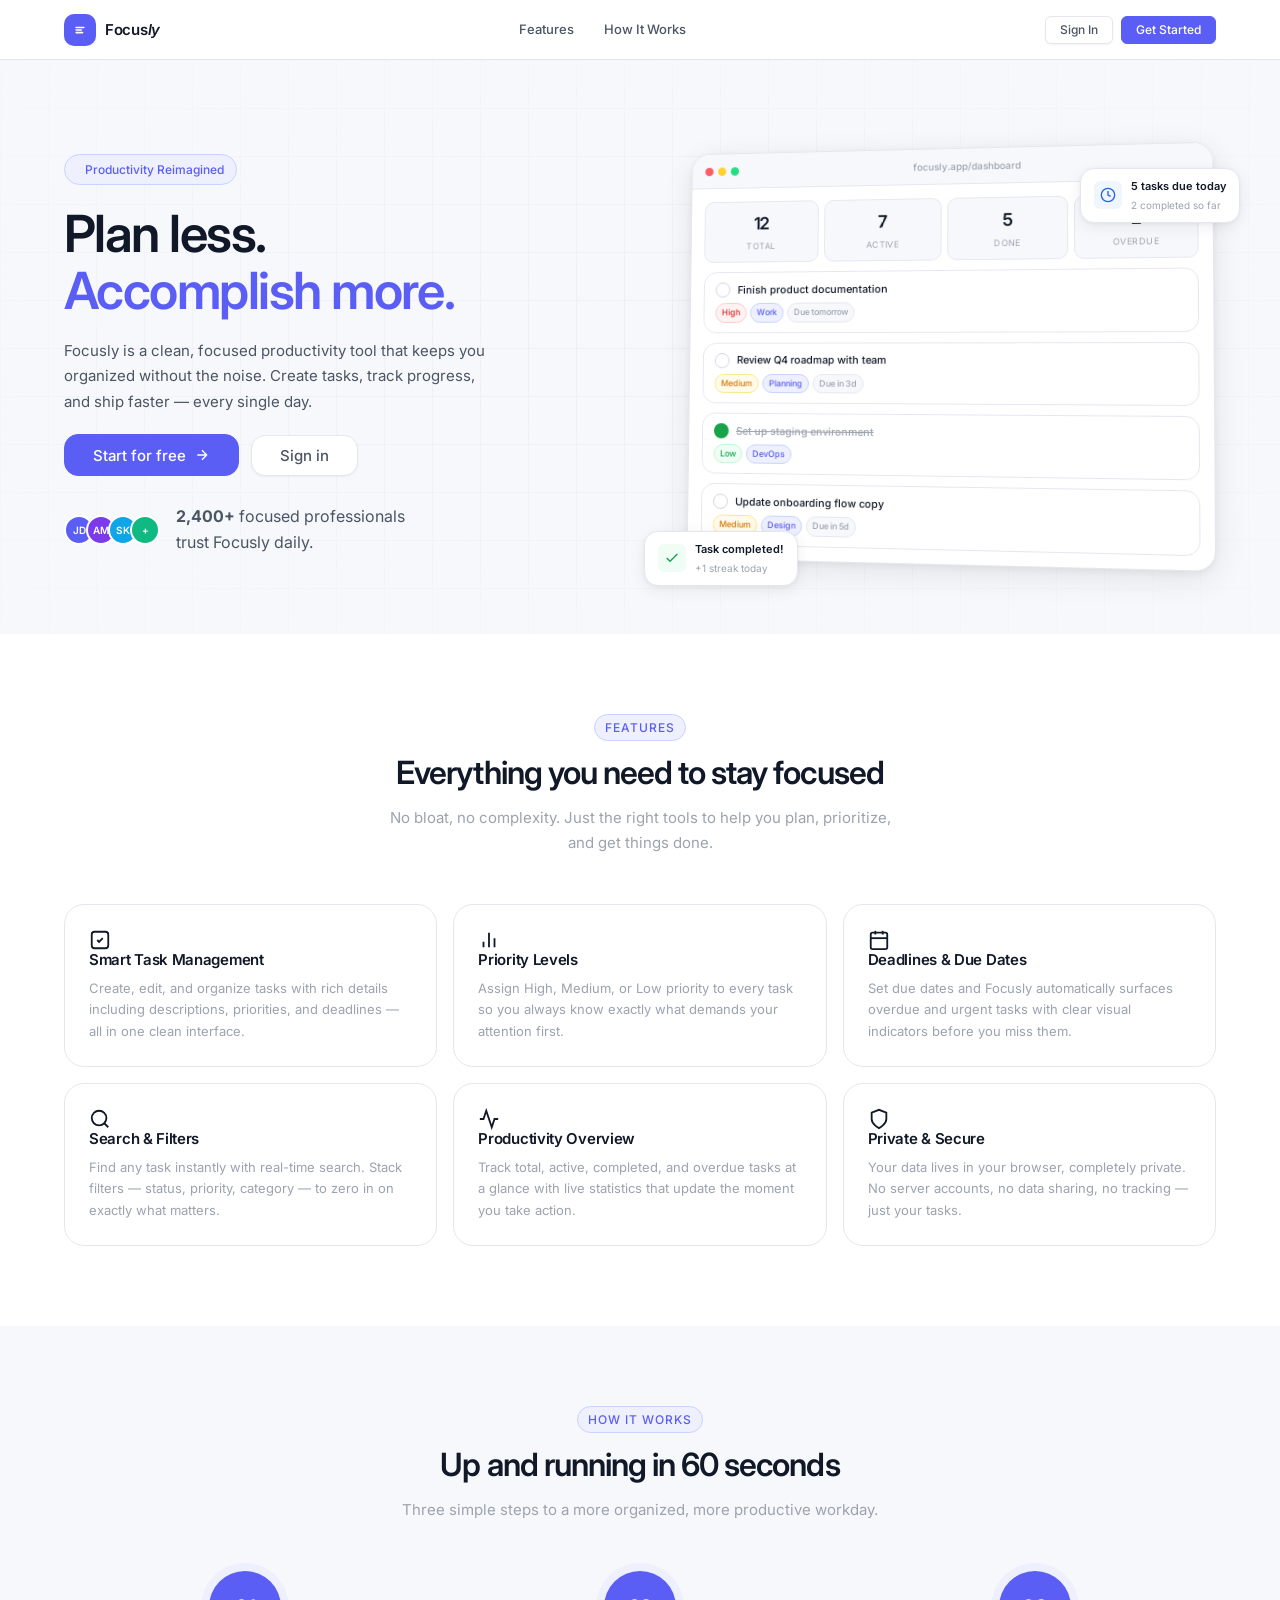
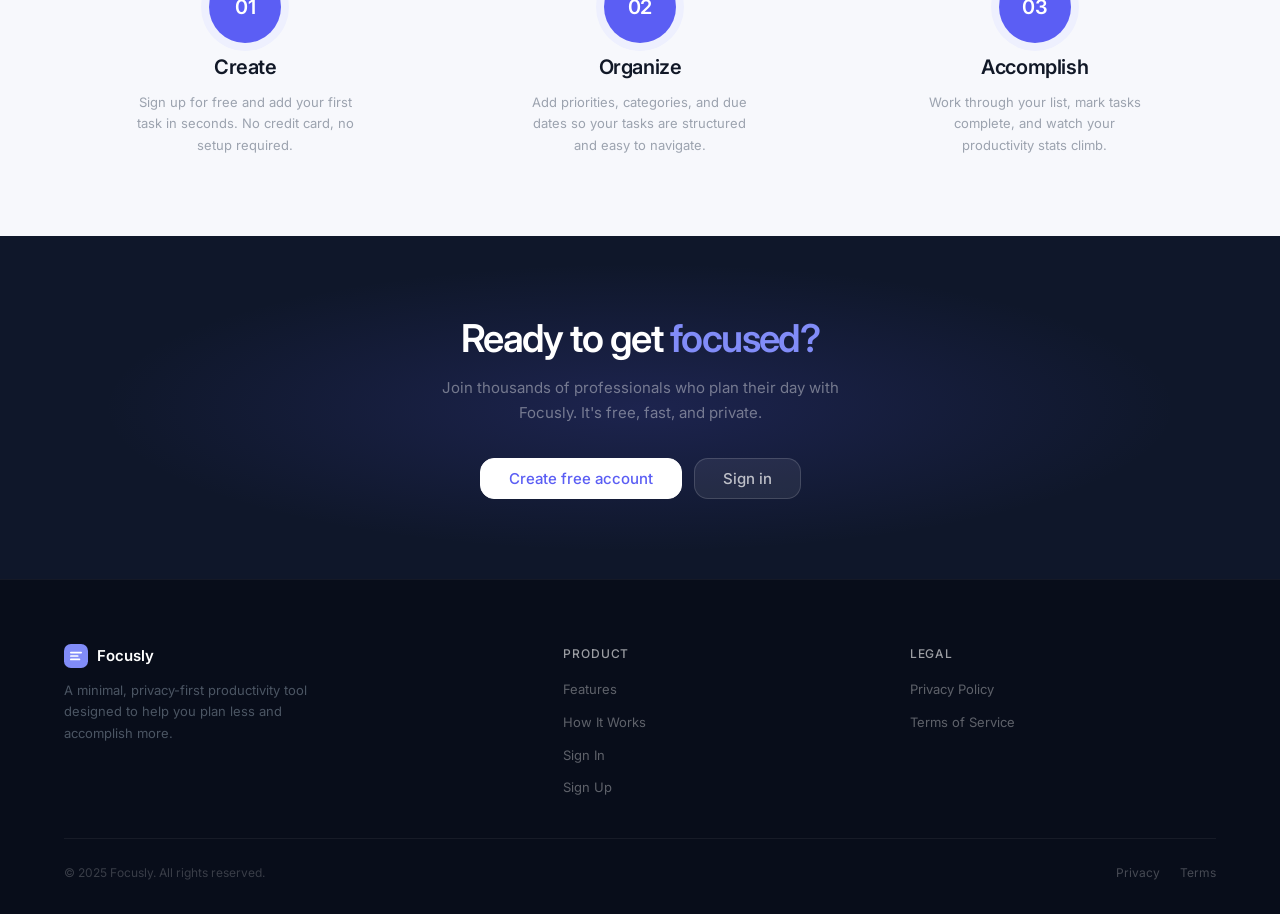
==== TODO_APP_FOR_REFERENCE/FRONTEND/index.html @ 3ab13855 "chore: add the reference for todo app" ====
<!DOCTYPE html>
<html lang="en">
<head>
  <meta charset="UTF-8" />
  <meta name="viewport" content="width=device-width, initial-scale=1.0" />
  <title>Focusly — Plan Less. Accomplish More.</title>
  <link rel="preconnect" href="https://fonts.googleapis.com" />
  <link rel="preconnect" href="https://fonts.gstatic.com" crossorigin />
  <link href="https://fonts.googleapis.com/css2?family=Inter:wght@400;500;600;700;800&display=swap" rel="stylesheet" />
  <link rel="stylesheet" href="css/style.css" />
  <link rel="stylesheet" href="css/landing.css" />
</head>
<body>

  <!-- Navigation -->
  <nav class="landing-nav" role="navigation" aria-label="Main navigation">
    <div class="container nav-inner">
      <a href="index.html" class="nav-logo" aria-label="Focusly Home">
        <div class="nav-logo-icon" aria-hidden="true">
          <svg width="18" height="18" viewBox="0 0 28 28" fill="none"><path d="M8 10h12M8 14h8M8 18h10" stroke="#fff" stroke-width="2.5" stroke-linecap="round"/></svg>
        </div>
        <span>Focus<em>ly</em></span>
      </a>

      <div class="nav-links" role="list">
        <a href="#features" role="listitem">Features</a>
        <a href="#how-it-works" role="listitem">How It Works</a>
      </div>

      <div class="nav-actions">
        <a href="login.html" class="btn btn-secondary btn-sm">Sign In</a>
        <a href="signup.html" class="btn btn-primary btn-sm">Get Started</a>
      </div>

      <button class="nav-toggle" aria-label="Toggle menu" aria-expanded="false" id="navToggle">
        <svg width="20" height="20" viewBox="0 0 24 24" fill="none" stroke="currentColor" stroke-width="2" stroke-linecap="round">
          <line x1="3" y1="6" x2="21" y2="6"/><line x1="3" y1="12" x2="21" y2="12"/><line x1="3" y1="18" x2="21" y2="18"/>
        </svg>
      </button>
    </div>

    <div class="mobile-nav container" id="mobileNav" role="navigation" aria-label="Mobile navigation">
      <a href="#features">Features</a>
      <a href="#how-it-works">How It Works</a>
      <div class="divider"></div>
      <a href="login.html">Sign In</a>
      <a href="signup.html" class="btn btn-primary">Get Started Free</a>
    </div>
  </nav>

  <!-- Hero -->
  <section class="hero" aria-label="Hero section">
    <div class="hero-bg"><div class="hero-grid"></div></div>
    <div class="container hero-inner">

      <div class="hero-content slide-up">
        <div class="hero-badge"><span></span>Productivity Reimagined</div>

        <h1 class="hero-headline">
          Plan less.<br/>
          <em>Accomplish more.</em>
        </h1>

        <p class="hero-desc">
          Focusly is a clean, focused productivity tool that keeps you organized without the noise. Create tasks, track progress, and ship faster — every single day.
        </p>

        <div class="hero-cta">
          <a href="signup.html" class="btn btn-primary btn-lg">
            Start for free
            <svg width="16" height="16" viewBox="0 0 24 24" fill="none" stroke="currentColor" stroke-width="2" aria-hidden="true"><path d="M5 12h14M12 5l7 7-7 7"/></svg>
          </a>
          <a href="login.html" class="btn btn-secondary btn-lg">Sign in</a>
        </div>

        <div class="hero-social-proof">
          <div class="hero-avatars" aria-hidden="true">
            <span>JD</span><span>AM</span><span>SK</span><span>+</span>
          </div>
          <p><strong>2,400+</strong> focused professionals<br>trust Focusly daily.</p>
        </div>
      </div>

      <!-- Product Preview -->
      <div class="hero-visual" aria-label="Product preview" aria-hidden="true">
        <div class="hero-preview-card">
          <div class="preview-topbar">
            <div class="preview-dots"><span></span><span></span><span></span></div>
            <span class="preview-url">focusly.app/dashboard</span>
          </div>
          <div class="preview-body">
            <div class="preview-stats">
              <div class="preview-stat"><div class="num">12</div><div class="lbl">Total</div></div>
              <div class="preview-stat"><div class="num">7</div><div class="lbl">Active</div></div>
              <div class="preview-stat"><div class="num">5</div><div class="lbl">Done</div></div>
              <div class="preview-stat"><div class="num">2</div><div class="lbl">Overdue</div></div>
            </div>

            <div class="preview-task">
              <div class="preview-task-top">
                <div class="preview-check"></div>
                <div class="preview-task-title">Finish product documentation</div>
              </div>
              <div class="preview-task-badges">
                <span class="preview-badge pb-high">High</span>
                <span class="preview-badge pb-cat">Work</span>
                <span class="preview-badge pb-date">Due tomorrow</span>
              </div>
            </div>

            <div class="preview-task">
              <div class="preview-task-top">
                <div class="preview-check"></div>
                <div class="preview-task-title">Review Q4 roadmap with team</div>
              </div>
              <div class="preview-task-badges">
                <span class="preview-badge pb-medium">Medium</span>
                <span class="preview-badge pb-cat">Planning</span>
                <span class="preview-badge pb-date">Due in 3d</span>
              </div>
            </div>

            <div class="preview-task done">
              <div class="preview-task-top">
                <div class="preview-check done"></div>
                <div class="preview-task-title">Set up staging environment</div>
              </div>
              <div class="preview-task-badges">
                <span class="preview-badge pb-low">Low</span>
                <span class="preview-badge pb-cat">DevOps</span>
              </div>
            </div>

            <div class="preview-task">
              <div class="preview-task-top">
                <div class="preview-check"></div>
                <div class="preview-task-title">Update onboarding flow copy</div>
              </div>
              <div class="preview-task-badges">
                <span class="preview-badge pb-medium">Medium</span>
                <span class="preview-badge pb-cat">Design</span>
                <span class="preview-badge pb-date">Due in 5d</span>
              </div>
            </div>
          </div>
        </div>

        <div class="hero-float-card card-1">
          <div class="hfc-icon green">
            <svg width="16" height="16" viewBox="0 0 24 24" fill="none" stroke="currentColor" stroke-width="2"><polyline points="20 6 9 17 4 12"/></svg>
          </div>
          <div>
            <div class="hfc-label">Task completed!</div>
            <div class="hfc-sub">+1 streak today</div>
          </div>
        </div>

        <div class="hero-float-card card-2">
          <div class="hfc-icon blue">
            <svg width="16" height="16" viewBox="0 0 24 24" fill="none" stroke="currentColor" stroke-width="2"><circle cx="12" cy="12" r="10"/><polyline points="12 6 12 12 16 14"/></svg>
          </div>
          <div>
            <div class="hfc-label">5 tasks due today</div>
            <div class="hfc-sub">2 completed so far</div>
          </div>
        </div>
      </div>

    </div>
  </section>

  <!-- Features -->
  <section class="section section-alt" id="features" aria-labelledby="features-heading">
    <div class="container">
      <div class="section-header">
        <span class="section-eyebrow">Features</span>
        <h2 class="section-title" id="features-heading">Everything you need to stay focused</h2>
        <p class="section-desc">No bloat, no complexity. Just the right tools to help you plan, prioritize, and get things done.</p>
      </div>

      <div class="features-grid">
        <div class="feature-card">
          <div class="feature-icon">
            <svg width="22" height="22" viewBox="0 0 24 24" fill="none" stroke="currentColor" stroke-width="2" aria-hidden="true"><rect x="3" y="3" width="18" height="18" rx="3"/><path d="M9 12l2 2 4-4"/></svg>
          </div>
          <h3 class="feature-title">Smart Task Management</h3>
          <p class="feature-desc">Create, edit, and organize tasks with rich details including descriptions, priorities, and deadlines — all in one clean interface.</p>
        </div>

        <div class="feature-card">
          <div class="feature-icon">
            <svg width="22" height="22" viewBox="0 0 24 24" fill="none" stroke="currentColor" stroke-width="2" aria-hidden="true"><path d="M18 20V10M12 20V4M6 20v-6"/></svg>
          </div>
          <h3 class="feature-title">Priority Levels</h3>
          <p class="feature-desc">Assign High, Medium, or Low priority to every task so you always know exactly what demands your attention first.</p>
        </div>

        <div class="feature-card">
          <div class="feature-icon">
            <svg width="22" height="22" viewBox="0 0 24 24" fill="none" stroke="currentColor" stroke-width="2" aria-hidden="true"><rect x="3" y="4" width="18" height="18" rx="2"/><line x1="16" y1="2" x2="16" y2="6"/><line x1="8" y1="2" x2="8" y2="6"/><line x1="3" y1="10" x2="21" y2="10"/></svg>
          </div>
          <h3 class="feature-title">Deadlines & Due Dates</h3>
          <p class="feature-desc">Set due dates and Focusly automatically surfaces overdue and urgent tasks with clear visual indicators before you miss them.</p>
        </div>

        <div class="feature-card">
          <div class="feature-icon">
            <svg width="22" height="22" viewBox="0 0 24 24" fill="none" stroke="currentColor" stroke-width="2" aria-hidden="true"><circle cx="11" cy="11" r="8"/><line x1="21" y1="21" x2="16.65" y2="16.65"/></svg>
          </div>
          <h3 class="feature-title">Search & Filters</h3>
          <p class="feature-desc">Find any task instantly with real-time search. Stack filters — status, priority, category — to zero in on exactly what matters.</p>
        </div>

        <div class="feature-card">
          <div class="feature-icon">
            <svg width="22" height="22" viewBox="0 0 24 24" fill="none" stroke="currentColor" stroke-width="2" aria-hidden="true"><polyline points="22 12 18 12 15 21 9 3 6 12 2 12"/></svg>
          </div>
          <h3 class="feature-title">Productivity Overview</h3>
          <p class="feature-desc">Track total, active, completed, and overdue tasks at a glance with live statistics that update the moment you take action.</p>
        </div>

        <div class="feature-card">
          <div class="feature-icon">
            <svg width="22" height="22" viewBox="0 0 24 24" fill="none" stroke="currentColor" stroke-width="2" aria-hidden="true"><path d="M12 22s8-4 8-10V5l-8-3-8 3v7c0 6 8 10 8 10z"/></svg>
          </div>
          <h3 class="feature-title">Private & Secure</h3>
          <p class="feature-desc">Your data lives in your browser, completely private. No server accounts, no data sharing, no tracking — just your tasks.</p>
        </div>
      </div>
    </div>
  </section>

  <!-- How It Works -->
  <section class="section" id="how-it-works" aria-labelledby="how-heading">
    <div class="container">
      <div class="section-header">
        <span class="section-eyebrow">How It Works</span>
        <h2 class="section-title" id="how-heading">Up and running in 60 seconds</h2>
        <p class="section-desc">Three simple steps to a more organized, more productive workday.</p>
      </div>

      <div class="steps-grid">
        <div class="step">
          <div class="step-number" aria-label="Step 1">01</div>
          <h3 class="step-title">Create</h3>
          <p class="step-desc">Sign up for free and add your first task in seconds. No credit card, no setup required.</p>
        </div>
        <div class="step">
          <div class="step-number" aria-label="Step 2">02</div>
          <h3 class="step-title">Organize</h3>
          <p class="step-desc">Add priorities, categories, and due dates so your tasks are structured and easy to navigate.</p>
        </div>
        <div class="step">
          <div class="step-number" aria-label="Step 3">03</div>
          <h3 class="step-title">Accomplish</h3>
          <p class="step-desc">Work through your list, mark tasks complete, and watch your productivity stats climb.</p>
        </div>
      </div>
    </div>
  </section>

  <!-- Final CTA -->
  <section class="cta-section" aria-labelledby="cta-heading">
    <div class="container cta-inner">
      <h2 class="cta-title" id="cta-heading">Ready to get <em>focused?</em></h2>
      <p class="cta-desc">Join thousands of professionals who plan their day with Focusly. It's free, fast, and private.</p>
      <div class="cta-actions">
        <a href="signup.html" class="btn btn-light btn-lg">Create free account</a>
        <a href="login.html" class="btn btn-outline-light btn-lg">Sign in</a>
      </div>
    </div>
  </section>

  <!-- Footer -->
  <footer class="landing-footer" role="contentinfo">
    <div class="container">
      <div class="footer-grid">
        <div class="footer-brand">
          <div class="footer-logo" aria-label="Focusly">
            <svg width="24" height="24" viewBox="0 0 28 28" fill="none" aria-hidden="true">
              <rect width="28" height="28" rx="8" fill="#818cf8"/>
              <path d="M8 10h12M8 14h8M8 18h10" stroke="#fff" stroke-width="2" stroke-linecap="round"/>
            </svg>
            <span>Focusly</span>
          </div>
          <p class="footer-tagline">A minimal, privacy-first productivity tool designed to help you plan less and accomplish more.</p>
        </div>

        <div>
          <p class="footer-col-title">Product</p>
          <nav class="footer-links" aria-label="Product links">
            <a href="#features">Features</a>
            <a href="#how-it-works">How It Works</a>
            <a href="login.html">Sign In</a>
            <a href="signup.html">Sign Up</a>
          </nav>
        </div>

        <div>
          <p class="footer-col-title">Legal</p>
          <nav class="footer-links" aria-label="Legal links">
            <a href="#">Privacy Policy</a>
            <a href="#">Terms of Service</a>
          </nav>
        </div>
      </div>

      <div class="footer-bottom">
        <p class="footer-copy">&copy; 2025 Focusly. All rights reserved.</p>
        <div class="footer-legal">
          <a href="#">Privacy</a>
          <a href="#">Terms</a>
        </div>
      </div>
    </div>
  </footer>

  <!-- Toast Container -->
  <div id="toast-container" role="status" aria-live="polite" aria-atomic="true"></div>

  <script type="module">
    // Nav toggle for mobile
    const toggle = document.getElementById('navToggle');
    const mobileNav = document.getElementById('mobileNav');
    toggle.addEventListener('click', () => {
      const open = mobileNav.classList.toggle('open');
      toggle.setAttribute('aria-expanded', open);
    });

    // Smooth scroll for anchor links
    document.querySelectorAll('a[href^="#"]').forEach(a => {
      a.addEventListener('click', e => {
        const target = document.querySelector(a.getAttribute('href'));
        if (target) { e.preventDefault(); target.scrollIntoView({ behavior: 'smooth' }); }
      });
    });

    // Redirect if already logged in
    import('./js/auth.js').then(({ redirectIfAuthed }) => redirectIfAuthed());
  </script>

</body>
</html>
---- TODO_APP_FOR_REFERENCE/FRONTEND/css/style.css ----
/* ═══════════════════════════════════════════════
   style.css — Global Design System
   Clean, minimal, professional
   ═══════════════════════════════════════════════ */

@import url('https://fonts.googleapis.com/css2?family=Inter:wght@400;500;600&display=swap');

/* ── Design Tokens ─────────────────────────────── */
:root {
  /* Brand */
  --primary:        #5b5ef4;
  --primary-hover:  #4a4de0;
  --primary-light:  #eef0fe;
  --primary-muted:  rgba(91,94,244,.12);

  /* Neutrals */
  --bg:             #f7f8fc;
  --surface:        #ffffff;
  --border:         #e5e7ef;
  --border-strong:  #d0d4e4;

  /* Text — only 3 levels */
  --text-1:         #111827;   /* headings */
  --text-2:         #4b5563;   /* body */
  --text-3:         #9ca3af;   /* muted / labels */

  /* Semantic */
  --success:        #16a34a;
  --success-bg:     #f0fdf4;
  --success-border: #bbf7d0;

  --warning:        #d97706;
  --warning-bg:     #fffbeb;
  --warning-border: #fde68a;

  --danger:         #dc2626;
  --danger-bg:      #fef2f2;
  --danger-border:  #fecaca;

  --info:           #2563eb;
  --info-bg:        #eff6ff;
  --info-border:    #bfdbfe;

  /* Priority */
  --high-color:   #dc2626;
  --high-bg:      #fef2f2;
  --high-border:  #fecaca;
  --med-color:    #d97706;
  --med-bg:       #fffbeb;
  --med-border:   #fde68a;
  --low-color:    #16a34a;
  --low-bg:       #f0fdf4;
  --low-border:   #bbf7d0;

  /* Radius */
  --r-sm:   6px;
  --r-md:   10px;
  --r-lg:   14px;
  --r-xl:   20px;
  --r-full: 9999px;

  /* Shadows — subtle */
  --shadow-xs: 0 1px 2px rgba(0,0,0,.05);
  --shadow-sm: 0 1px 4px rgba(0,0,0,.06), 0 2px 8px rgba(0,0,0,.04);
  --shadow-md: 0 4px 16px rgba(0,0,0,.07), 0 1px 4px rgba(0,0,0,.05);
  --shadow-lg: 0 8px 32px rgba(0,0,0,.09), 0 2px 8px rgba(0,0,0,.06);

  /* Spacing scale */
  --s-1:  4px;
  --s-2:  8px;
  --s-3:  12px;
  --s-4:  16px;
  --s-5:  20px;
  --s-6:  24px;
  --s-8:  32px;
  --s-10: 40px;
  --s-12: 48px;
  --s-16: 64px;
  --s-20: 80px;

  /* Font — only 3 weights */
  --font: 'Inter', system-ui, -apple-system, sans-serif;
  --fw-regular:  400;
  --fw-medium:   500;
  --fw-semibold: 600;

  /* Font sizes */
  --fs-xs:   .75rem;    /* 12px */
  --fs-sm:   .8125rem;  /* 13px */
  --fs-base: .9375rem;  /* 15px */
  --fs-lg:   1.0625rem; /* 17px */
  --fs-xl:   1.25rem;   /* 20px */
  --fs-2xl:  1.5rem;    /* 24px */
  --fs-3xl:  2rem;      /* 32px */
  --fs-4xl:  2.5rem;    /* 40px */

  /* Transitions */
  --t-fast:   150ms ease;
  --t-base:   220ms ease;
  --t-slow:   350ms ease;

  /* Layout */
  --header-h: 60px;
  --max-w:    1200px;
}

/* ── Reset ────────────────────────────────────── */
*, *::before, *::after { box-sizing: border-box; margin: 0; padding: 0; }
html { font-size: 16px; scroll-behavior: smooth; -webkit-text-size-adjust: 100%; }

body {
  font-family: var(--font);
  background: var(--bg);
  color: var(--text-1);
  line-height: 1.6;
  min-height: 100vh;
  -webkit-font-smoothing: antialiased;
  font-weight: var(--fw-regular);
}

img, svg { display: block; max-width: 100%; }
a { color: inherit; text-decoration: none; }
button { cursor: pointer; font-family: inherit; }
input, textarea, select { font-family: inherit; }
ul, ol { list-style: none; }

h1, h2, h3, h4, h5, h6 {
  font-weight: var(--fw-semibold);
  line-height: 1.25;
  color: var(--text-1);
  letter-spacing: -.02em;
}
p { color: var(--text-2); }

/* ── Utilities ────────────────────────────────── */
.sr-only {
  position: absolute; width: 1px; height: 1px;
  padding: 0; margin: -1px; overflow: hidden;
  clip: rect(0,0,0,0); white-space: nowrap; border: 0;
}
.container {
  width: 100%; max-width: var(--max-w);
  margin: 0 auto; padding: 0 var(--s-6);
}

/* ── Buttons ─────────────────────────────────── */
.btn {
  display: inline-flex; align-items: center; gap: var(--s-2);
  padding: 9px 18px;
  border: 1.5px solid transparent;
  border-radius: var(--r-md);
  font-size: var(--fs-sm);
  font-weight: var(--fw-medium);
  line-height: 1;
  white-space: nowrap;
  transition: all var(--t-base);
  cursor: pointer; text-decoration: none;
}
.btn:active  { transform: scale(.98); }
.btn:focus-visible {
  outline: 2px solid var(--primary);
  outline-offset: 2px;
}

/* Primary */
.btn-primary {
  background: var(--primary);
  color: #fff;
  border-color: var(--primary);
}
.btn-primary:hover {
  background: var(--primary-hover);
  border-color: var(--primary-hover);
  box-shadow: 0 2px 8px rgba(91,94,244,.25);
}

/* Secondary */
.btn-secondary {
  background: var(--surface);
  color: var(--text-2);
  border-color: var(--border);
  box-shadow: var(--shadow-xs);
}
.btn-secondary:hover {
  border-color: var(--border-strong);
  color: var(--text-1);
  box-shadow: var(--shadow-sm);
}

/* Ghost */
.btn-ghost {
  background: transparent;
  color: var(--text-2);
  border-color: transparent;
}
.btn-ghost:hover {
  background: var(--bg);
  color: var(--text-1);
}

/* Danger */
.btn-danger {
  background: var(--danger);
  color: #fff;
  border-color: var(--danger);
}
.btn-danger:hover {
  background: #b91c1c;
  border-color: #b91c1c;
  box-shadow: 0 2px 8px rgba(220,38,38,.2);
}

/* Sizes */
.btn-sm { padding: 7px 14px; font-size: var(--fs-xs); border-radius: var(--r-sm); }
.btn-lg { padding: 12px 28px; font-size: var(--fs-base); border-radius: var(--r-lg); }

.btn[disabled], .btn.loading { opacity: .55; pointer-events: none; }
.btn.loading::after {
  content: '';
  width: 13px; height: 13px;
  border: 2px solid currentColor;
  border-top-color: transparent;
  border-radius: 50%;
  animation: spin .7s linear infinite;
  margin-left: var(--s-1);
}

/* ── Form Controls ────────────────────────────── */
.form-group { display: flex; flex-direction: column; gap: 5px; }

.form-label {
  font-size: var(--fs-sm);
  font-weight: var(--fw-medium);
  color: var(--text-2);
}
.form-label .required { color: var(--danger); margin-left: 2px; }

.form-control {
  width: 100%;
  padding: 10px 13px;
  background: var(--surface);
  border: 1.5px solid var(--border);
  border-radius: var(--r-md);
  font-size: var(--fs-sm);
  color: var(--text-1);
  transition: border-color var(--t-fast), box-shadow var(--t-fast);
  outline: none;
}
.form-control::placeholder { color: var(--text-3); }
.form-control:hover { border-color: var(--border-strong); }
.form-control:focus {
  border-color: var(--primary);
  box-shadow: 0 0 0 3px var(--primary-muted);
}
.form-control.error { border-color: var(--danger); }
.form-control.error:focus { box-shadow: 0 0 0 3px rgba(220,38,38,.1); }

.form-error {
  font-size: var(--fs-xs);
  color: var(--danger);
  font-weight: var(--fw-medium);
}
.form-hint { font-size: var(--fs-xs); color: var(--text-3); }

/* Input with icon */
.input-wrap { position: relative; }
.input-wrap .input-icon {
  position: absolute; left: 12px; top: 50%; transform: translateY(-50%);
  color: var(--text-3); pointer-events: none; width: 15px; height: 15px;
}
.input-wrap .form-control { padding-left: 38px; }
.input-wrap.has-right .form-control { padding-right: 38px; }
.input-wrap .input-icon-right {
  position: absolute; right: 10px; top: 50%; transform: translateY(-50%);
  background: none; border: none; color: var(--text-3);
  cursor: pointer; padding: 3px;
  border-radius: var(--r-sm);
  transition: color var(--t-fast);
  display: flex; align-items: center;
}
.input-wrap .input-icon-right:hover { color: var(--text-2); }

/* ── Badges ───────────────────────────────────── */
.badge {
  display: inline-flex; align-items: center; gap: 3px;
  padding: 2px 8px;
  border-radius: var(--r-full);
  font-size: var(--fs-xs);
  font-weight: var(--fw-medium);
  border: 1px solid transparent;
}
.badge-high    { color: var(--high-color); background: var(--high-bg); border-color: var(--high-border); }
.badge-medium  { color: var(--med-color);  background: var(--med-bg);  border-color: var(--med-border); }
.badge-low     { color: var(--low-color);  background: var(--low-bg);  border-color: var(--low-border); }
.badge-cat     { color: var(--primary);    background: var(--primary-light); border-color: #c7d2fe; }
.badge-overdue { color: var(--danger);     background: var(--danger-bg); border-color: var(--danger-border); }

/* ── Modal ────────────────────────────────────── */
.modal-backdrop {
  position: fixed; inset: 0; z-index: 1000;
  background: rgba(17,24,39,.4);
  backdrop-filter: blur(4px);
  display: flex; align-items: center; justify-content: center;
  padding: var(--s-4);
  opacity: 0; pointer-events: none;
  transition: opacity var(--t-base);
}
.modal-backdrop.open {
  opacity: 1; pointer-events: all;
}
.modal-backdrop.open .modal {
  transform: translateY(0) scale(1); opacity: 1;
}

.modal {
  background: var(--surface);
  border-radius: var(--r-xl);
  box-shadow: var(--shadow-lg);
  border: 1px solid var(--border);
  width: 100%; max-width: 520px;
  max-height: 90vh; overflow-y: auto;
  transform: translateY(12px) scale(.98); opacity: 0;
  transition: transform var(--t-slow), opacity var(--t-base);
}

.modal-header {
  display: flex; align-items: center; justify-content: space-between;
  padding: var(--s-5) var(--s-6);
  border-bottom: 1px solid var(--border);
}
.modal-title {
  font-size: var(--fs-lg);
  font-weight: var(--fw-semibold);
  color: var(--text-1);
}
.modal-close {
  background: none; border: none; padding: 6px;
  border-radius: var(--r-sm);
  color: var(--text-3);
  transition: all var(--t-fast);
  display: flex; align-items: center;
}
.modal-close:hover { background: var(--bg); color: var(--text-1); }

.modal-body {
  padding: var(--s-6);
  display: flex; flex-direction: column; gap: var(--s-5);
}
.modal-footer {
  display: flex; align-items: center; justify-content: flex-end;
  gap: var(--s-3);
  padding: var(--s-4) var(--s-6);
  border-top: 1px solid var(--border);
  background: var(--bg);
  border-radius: 0 0 var(--r-xl) var(--r-xl);
}

/* ── Toast ────────────────────────────────────── */
#toast-container {
  position: fixed; bottom: var(--s-6); right: var(--s-6);
  z-index: 2000;
  display: flex; flex-direction: column; gap: var(--s-2);
  pointer-events: none;
}
.toast {
  display: flex; align-items: center; gap: var(--s-3);
  padding: 12px 16px;
  background: var(--surface);
  border-radius: var(--r-lg);
  box-shadow: var(--shadow-lg);
  border: 1px solid var(--border);
  border-left: 3px solid var(--primary);
  min-width: 260px; max-width: 360px;
  pointer-events: all;
  transform: translateX(calc(100% + var(--s-6))); opacity: 0;
  transition: transform var(--t-slow), opacity var(--t-base);
}
.toast.show { transform: translateX(0); opacity: 1; }
.toast.hide { transform: translateX(calc(100% + var(--s-6))); opacity: 0; }
.toast-success { border-left-color: var(--success); }
.toast-error   { border-left-color: var(--danger); }
.toast-warning { border-left-color: var(--warning); }
.toast-icon { flex-shrink: 0; width: 16px; height: 16px; }
.toast-success .toast-icon { color: var(--success); }
.toast-error   .toast-icon { color: var(--danger); }
.toast-warning .toast-icon { color: var(--warning); }
.toast-info    .toast-icon { color: var(--primary); }
.toast-msg {
  font-size: var(--fs-sm);
  font-weight: var(--fw-medium);
  color: var(--text-1);
  flex: 1;
}

/* ── Confirm Dialog ───────────────────────────── */
.confirm-backdrop {
  position: fixed; inset: 0; z-index: 1100;
  background: rgba(17,24,39,.4); backdrop-filter: blur(4px);
  display: flex; align-items: center; justify-content: center;
  padding: var(--s-4);
  opacity: 0; pointer-events: none;
  transition: opacity var(--t-base);
}
.confirm-backdrop.open { opacity: 1; pointer-events: all; }
.confirm-backdrop.open .confirm-dialog { transform: scale(1); opacity: 1; }
.confirm-dialog {
  background: var(--surface);
  border-radius: var(--r-xl);
  box-shadow: var(--shadow-lg);
  border: 1px solid var(--border);
  width: 100%; max-width: 380px;
  padding: var(--s-8) var(--s-6);
  text-align: center;
  transform: scale(.96); opacity: 0;
  transition: transform var(--t-slow), opacity var(--t-base);
}
.confirm-icon {
  width: 48px; height: 48px; border-radius: 50%;
  background: var(--danger-bg);
  border: 1px solid var(--danger-border);
  display: grid; place-items: center;
  margin: 0 auto var(--s-4);
  color: var(--danger);
}
.confirm-title {
  font-size: var(--fs-lg);
  font-weight: var(--fw-semibold);
  margin-bottom: var(--s-2);
}
.confirm-desc {
  font-size: var(--fs-sm);
  color: var(--text-3);
  margin-bottom: var(--s-6);
  line-height: 1.6;
}
.confirm-actions { display: flex; gap: var(--s-3); justify-content: center; }

/* ── Empty States ─────────────────────────────── */
.empty-state {
  display: flex; flex-direction: column; align-items: center;
  justify-content: center; gap: var(--s-3);
  padding: var(--s-16) var(--s-6);
  text-align: center;
}
.empty-icon {
  width: 64px; height: 64px; border-radius: var(--r-xl);
  background: var(--primary-light);
  display: grid; place-items: center;
  color: var(--primary);
}
.empty-title {
  font-size: var(--fs-lg);
  font-weight: var(--fw-semibold);
  color: var(--text-1);
}
.empty-desc {
  font-size: var(--fs-sm);
  color: var(--text-3);
  max-width: 300px;
  line-height: 1.65;
}

/* ── Scrollbar ────────────────────────────────── */
::-webkit-scrollbar { width: 5px; height: 5px; }
::-webkit-scrollbar-track { background: transparent; }
::-webkit-scrollbar-thumb { background: var(--border-strong); border-radius: 99px; }
::-webkit-scrollbar-thumb:hover { background: var(--text-3); }

/* ── Animations ───────────────────────────────── */
@keyframes spin    { to { transform: rotate(360deg); } }
@keyframes fadeIn  { from { opacity: 0; } to { opacity: 1; } }
@keyframes slideUp { from { transform: translateY(10px); opacity: 0; } to { transform: translateY(0); opacity: 1; } }
@keyframes pulse   {
  0%, 100% { opacity: 1; }
  50%       { opacity: .5; }
}

.fade-in  { animation: fadeIn  var(--t-base) both; }
.slide-up { animation: slideUp var(--t-slow) both; }

@media (prefers-reduced-motion: reduce) {
  *, *::before, *::after {
    animation-duration: .01ms !important;
    transition-duration: .01ms !important;
  }
}
---- TODO_APP_FOR_REFERENCE/FRONTEND/css/landing.css ----
/* ═══════════════════════════════════════════════
   landing.css — Landing Page
   ═══════════════════════════════════════════════ */

/* ── Nav ─────────────────────────────────────── */
.landing-nav {
  position: sticky; top: 0; z-index: 100;
  height: var(--header-h);
  background: rgba(255,255,255,.9);
  backdrop-filter: blur(16px);
  border-bottom: 1px solid var(--border);
}
.nav-inner {
  display: flex; align-items: center;
  justify-content: space-between;
  height: 100%; gap: var(--s-8);
}
.nav-logo {
  display: flex; align-items: center; gap: 9px;
  font-size: var(--fs-base);
  font-weight: var(--fw-semibold);
  color: var(--text-1);
  letter-spacing: -.02em;
}
.nav-logo-icon {
  width: 32px; height: 32px;
  background: var(--primary);
  border-radius: var(--r-md);
  display: grid; place-items: center;
  flex-shrink: 0;
}
.nav-links {
  display: flex; align-items: center; gap: 2px;
  flex: 1; justify-content: center;
}
.nav-links a {
  font-size: var(--fs-sm);
  font-weight: var(--fw-medium);
  color: var(--text-2);
  padding: 6px 14px;
  border-radius: var(--r-md);
  transition: all var(--t-fast);
}
.nav-links a:hover { color: var(--text-1); background: var(--bg); }

.nav-actions { display: flex; align-items: center; gap: var(--s-2); flex-shrink: 0; }

.nav-toggle {
  display: none;
  background: none; border: none;
  color: var(--text-2); padding: 6px;
  border-radius: var(--r-sm);
}
.nav-toggle:hover { background: var(--bg); }

.mobile-nav {
  display: none; flex-direction: column;
  position: absolute; top: var(--header-h); left: 0; right: 0;
  background: var(--surface);
  border-bottom: 1px solid var(--border);
  box-shadow: var(--shadow-md);
  padding: var(--s-3) var(--s-4) var(--s-4);
  gap: var(--s-1);
}
.mobile-nav.open { display: flex; }
.mobile-nav a {
  font-size: var(--fs-sm); font-weight: var(--fw-medium);
  color: var(--text-2); padding: 10px 12px;
  border-radius: var(--r-md);
  transition: all var(--t-fast);
}
.mobile-nav a:hover { color: var(--text-1); background: var(--bg); }
.mobile-nav .divider { height: 1px; background: var(--border); margin: var(--s-2) 0; }
.mobile-nav .btn { justify-content: center; }

/* ── Hero ─────────────────────────────────────── */
.hero {
  padding: var(--s-20) 0 var(--s-16);
  position: relative; overflow: hidden;
}
.hero-bg {
  position: absolute; inset: 0; pointer-events: none; z-index: 0;
}
.hero-bg-gradient {
  position: absolute; inset: 0;
  background:
    radial-gradient(ellipse 70% 50% at 60% -5%, rgba(91,94,244,.07) 0%, transparent 60%),
    radial-gradient(ellipse 50% 40% at 100% 70%, rgba(91,94,244,.04) 0%, transparent 60%);
}
.hero-grid {
  position: absolute; inset: 0;
  background-image:
    linear-gradient(var(--border) 1px, transparent 1px),
    linear-gradient(90deg, var(--border) 1px, transparent 1px);
  background-size: 48px 48px;
  opacity: .5;
  mask-image: radial-gradient(ellipse 80% 80% at center, #000 10%, transparent 100%);
}

.hero-inner {
  position: relative; z-index: 1;
  display: grid; grid-template-columns: 1fr 1fr;
  gap: var(--s-16); align-items: center;
}

.hero-content { display: flex; flex-direction: column; gap: var(--s-5); }

.hero-badge {
  display: inline-flex; align-items: center; gap: var(--s-2);
  background: var(--primary-light);
  border: 1px solid #c7d2fe;
  border-radius: var(--r-full);
  padding: 5px 12px;
  font-size: var(--fs-xs); font-weight: var(--fw-medium);
  color: var(--primary); width: fit-content;
}
.hero-badge-dot {
  width: 6px; height: 6px;
  background: var(--primary);
  border-radius: 50%;
  animation: pulse 2s ease-in-out infinite;
}

.hero-headline {
  font-size: clamp(2.25rem, 4vw, 3.5rem);
  font-weight: var(--fw-semibold);
  line-height: 1.1;
  letter-spacing: -.03em;
  color: var(--text-1);
}
.hero-headline em {
  font-style: normal;
  color: var(--primary);
}

.hero-desc {
  font-size: var(--fs-base);
  color: var(--text-2);
  line-height: 1.7;
  max-width: 440px;
}

.hero-cta { display: flex; align-items: center; gap: var(--s-3); flex-wrap: wrap; }

.hero-social-proof {
  display: flex; align-items: center; gap: var(--s-4);
  padding-top: var(--s-2);
}
.hero-avatars { display: flex; }
.hero-avatars span {
  width: 30px; height: 30px; border-radius: 50%;
  border: 2px solid var(--surface);
  font-size: 10px; font-weight: var(--fw-semibold);
  display: grid; place-items: center;
  margin-left: -8px; color: #fff;
}
.hero-avatars span:first-child { margin-left: 0; }
.hero-avatars span:nth-child(1) { background: #5b5ef4; }
.hero-avatars span:nth-child(2) { background: #7c3aed; }
.hero-avatars span:nth-child(3) { background: #0ea5e9; }
.hero-avatars span:nth-child(4) { background: #10b981; }

.hero-social-proof-text strong {
  display: block; font-size: var(--fs-sm);
  font-weight: var(--fw-semibold);
  color: var(--text-1);
}
.hero-social-proof-text span { font-size: var(--fs-xs); color: var(--text-3); }

/* ── Hero Visual ─────────────────────────────── */
.hero-visual { position: relative; }

.hero-preview-card {
  background: var(--surface);
  border: 1px solid var(--border);
  border-radius: var(--r-xl);
  box-shadow: var(--shadow-lg);
  overflow: hidden;
  transform: perspective(900px) rotateY(-6deg) rotateX(2deg) scale(.97);
  transition: transform var(--t-slow);
}
.hero-preview-card:hover {
  transform: perspective(900px) rotateY(-2deg) rotateX(1deg) scale(.99);
}

.preview-topbar {
  display: flex; align-items: center; gap: var(--s-2);
  padding: 10px 14px;
  background: var(--bg);
  border-bottom: 1px solid var(--border);
}
.preview-dots { display: flex; gap: 5px; }
.preview-dots span { width: 9px; height: 9px; border-radius: 50%; }
.preview-dots span:nth-child(1) { background: #fc5c65; }
.preview-dots span:nth-child(2) { background: #fed330; }
.preview-dots span:nth-child(3) { background: #26de81; }
.preview-url {
  flex: 1; text-align: center;
  font-size: 10px; color: var(--text-3);
  font-weight: var(--fw-medium);
}

.preview-body { padding: 14px; display: flex; flex-direction: column; gap: 10px; }

.preview-stats { display: grid; grid-template-columns: repeat(4,1fr); gap: 6px; }
.preview-stat {
  background: var(--bg);
  border: 1px solid var(--border);
  border-radius: var(--r-md); padding: 9px 6px;
  text-align: center;
}
.preview-stat .num {
  font-size: 1.125rem;
  font-weight: var(--fw-semibold);
  color: var(--text-1);
  letter-spacing: -.03em;
}
.preview-stat .lbl {
  font-size: 9px; color: var(--text-3);
  text-transform: uppercase; letter-spacing: .05em;
  margin-top: 2px;
}

.preview-task {
  background: var(--surface);
  border: 1px solid var(--border);
  border-radius: var(--r-lg);
  padding: 10px 12px;
  display: flex; flex-direction: column; gap: 6px;
}
.preview-task:hover { border-color: var(--border-strong); }
.preview-task-top { display: flex; align-items: center; gap: 8px; }
.preview-check {
  width: 16px; height: 16px; border-radius: 50%;
  border: 1.5px solid var(--border-strong); flex-shrink: 0;
}
.preview-check.done { background: var(--success); border-color: transparent; }
.preview-task-title {
  font-size: 11px; font-weight: var(--fw-medium);
  color: var(--text-1); flex: 1; line-height: 1.3;
}
.preview-task.done .preview-task-title {
  text-decoration: line-through; color: var(--text-3);
}
.preview-task-badges { display: flex; gap: 4px; flex-wrap: wrap; }
.preview-badge {
  font-size: 9px; font-weight: var(--fw-medium);
  padding: 2px 6px; border-radius: 99px;
  border: 1px solid transparent;
}
.pb-high   { color: var(--high-color); background: var(--high-bg); border-color: var(--high-border); }
.pb-medium { color: var(--med-color);  background: var(--med-bg);  border-color: var(--med-border); }
.pb-low    { color: var(--low-color);  background: var(--low-bg);  border-color: var(--low-border); }
.pb-cat    { color: var(--primary); background: var(--primary-light); border-color: #c7d2fe; }
.pb-date   { color: var(--text-3); background: var(--bg); border-color: var(--border); }

/* Floating cards */
.hero-float-card {
  position: absolute;
  background: var(--surface);
  border: 1px solid var(--border);
  border-radius: var(--r-lg);
  box-shadow: var(--shadow-md);
  padding: 9px 13px;
  display: flex; align-items: center; gap: 9px;
}
.hero-float-card.card-1 { bottom: -16px; left: -28px; }
.hero-float-card.card-2 { top: 28px; right: -24px; }
.hfc-icon {
  width: 28px; height: 28px; border-radius: var(--r-sm);
  display: grid; place-items: center; flex-shrink: 0;
}
.hfc-icon.green  { background: var(--success-bg); color: var(--success); }
.hfc-icon.blue   { background: var(--info-bg);    color: var(--info); }
.hfc-label { font-size: 11px; font-weight: var(--fw-semibold); color: var(--text-1); }
.hfc-sub   { font-size: 10px; color: var(--text-3); margin-top: 1px; }

/* ── Sections ─────────────────────────────────── */
.section { padding: var(--s-20) 0; }
.section-alt { background: var(--surface); }

.section-header { text-align: center; margin-bottom: var(--s-12); }
.section-eyebrow {
  display: inline-block;
  font-size: var(--fs-xs); font-weight: var(--fw-medium);
  letter-spacing: .08em; text-transform: uppercase;
  color: var(--primary); margin-bottom: var(--s-3);
  background: var(--primary-light);
  border: 1px solid #c7d2fe;
  padding: 3px 10px; border-radius: var(--r-full);
}
.section-title {
  font-size: clamp(1.5rem, 2.5vw, 2.25rem);
  font-weight: var(--fw-semibold);
  letter-spacing: -.03em;
  color: var(--text-1);
  margin-bottom: var(--s-3);
}
.section-desc {
  font-size: var(--fs-base); color: var(--text-3);
  max-width: 520px; margin: 0 auto; line-height: 1.7;
}

/* ── Features ─────────────────────────────────── */
.features-grid {
  display: grid; grid-template-columns: repeat(3,1fr);
  gap: var(--s-4);
}
.feature-card {
  background: var(--surface);
  border: 1px solid var(--border);
  border-radius: var(--r-xl);
  padding: var(--s-6);
  transition: all var(--t-base);
}
.feature-card:hover {
  transform: translateY(-3px);
  box-shadow: var(--shadow-md);
  border-color: var(--border-strong);
}
.feature-icon-wrap {
  width: 44px; height: 44px; border-radius: var(--r-md);
  background: var(--primary-light);
  display: grid; place-items: center;
  margin-bottom: var(--s-4);
  color: var(--primary);
}
.feature-title {
  font-size: var(--fs-base); font-weight: var(--fw-semibold);
  color: var(--text-1); margin-bottom: var(--s-2);
}
.feature-desc {
  font-size: var(--fs-sm); color: var(--text-3); line-height: 1.65;
}

/* ── Steps ────────────────────────────────────── */
.steps-grid {
  display: grid; grid-template-columns: repeat(3,1fr);
  gap: var(--s-8); position: relative; align-items: start;
}
.steps-connector {
  position: absolute; top: 38px;
  left: calc(16.66% + 32px); right: calc(16.66% + 32px);
  height: 1px; background: var(--border);
  display: flex; align-items: center;
  pointer-events: none;
}
.steps-connector-line { flex: 1; }

.step { display: flex; flex-direction: column; align-items: center; text-align: center; gap: var(--s-3); }
.step-number {
  width: 72px; height: 72px; border-radius: 50%;
  background: var(--primary);
  display: grid; place-items: center;
  font-size: 1.25rem; font-weight: var(--fw-semibold);
  color: #fff; letter-spacing: -.02em;
  box-shadow: 0 0 0 8px var(--primary-light);
  transition: transform var(--t-base), box-shadow var(--t-base);
}
.step:hover .step-number {
  transform: scale(1.06);
  box-shadow: 0 0 0 10px var(--primary-light);
}
.step-title {
  font-size: var(--fs-xl); font-weight: var(--fw-semibold);
  color: var(--text-1);
}
.step-desc {
  font-size: var(--fs-sm); color: var(--text-3); line-height: 1.65;
  max-width: 220px;
}

/* ── Stats Section ────────────────────────────── */
.stats-section {
  padding: var(--s-20) 0;
  background: #0f172a;
  position: relative; overflow: hidden;
}
.stats-section::before {
  content: '';
  position: absolute; inset: 0;
  background: radial-gradient(ellipse 60% 60% at 50% 50%, rgba(91,94,244,.15) 0%, transparent 70%);
}
.stats-section-inner { position: relative; z-index: 1; }
.stats-numbers {
  display: grid; grid-template-columns: repeat(3,1fr);
  gap: var(--s-8); text-align: center;
}
.stats-num {
  font-size: clamp(2rem, 4vw, 3rem);
  font-weight: var(--fw-semibold);
  color: #fff; letter-spacing: -.04em; line-height: 1;
}
.stats-num-label {
  font-size: var(--fs-sm); color: rgba(255,255,255,.4);
  margin-top: var(--s-2); font-weight: var(--fw-medium);
}

/* ── CTA ──────────────────────────────────────── */
.cta-section {
  background: #0f172a;
  padding: var(--s-20) 0;
  text-align: center; position: relative; overflow: hidden;
}
.cta-section::before {
  content: '';
  position: absolute; inset: 0;
  background: radial-gradient(ellipse 60% 60% at 50% 50%, rgba(91,94,244,.18) 0%, transparent 70%);
}
.cta-inner { position: relative; z-index: 1; }
.cta-title {
  font-size: clamp(1.75rem, 3vw, 2.75rem);
  font-weight: var(--fw-semibold);
  color: #fff; letter-spacing: -.04em; line-height: 1.15;
  margin-bottom: var(--s-4);
}
.cta-title em {
  font-style: normal; color: #818cf8;
}
.cta-desc {
  font-size: var(--fs-base); color: rgba(255,255,255,.4);
  margin-bottom: var(--s-8); max-width: 440px;
  margin-left: auto; margin-right: auto;
  line-height: 1.65;
}
.cta-actions { display: flex; justify-content: center; gap: var(--s-3); flex-wrap: wrap; }
.btn-light {
  background: #fff; color: var(--primary);
  border-color: #fff;
}
.btn-light:hover { background: #f0f0f0; box-shadow: 0 4px 16px rgba(255,255,255,.15); }
.btn-outline-light {
  background: rgba(255,255,255,.07);
  color: rgba(255,255,255,.7);
  border-color: rgba(255,255,255,.15);
}
.btn-outline-light:hover {
  background: rgba(255,255,255,.12);
  color: #fff;
  border-color: rgba(255,255,255,.3);
}

/* ── Footer ───────────────────────────────────── */
.landing-footer {
  background: #080d1a;
  color: rgba(255,255,255,.4);
  padding: var(--s-16) 0 var(--s-8);
  border-top: 1px solid rgba(255,255,255,.05);
}
.footer-grid {
  display: grid; grid-template-columns: 1.5fr 1fr 1fr;
  gap: var(--s-10); margin-bottom: var(--s-10);
}
.footer-logo {
  display: flex; align-items: center; gap: 9px;
  color: #fff; font-size: var(--fs-base);
  font-weight: var(--fw-semibold);
  margin-bottom: var(--s-3);
}
.footer-tagline {
  font-size: var(--fs-sm); line-height: 1.65; max-width: 260px;
}
.footer-col-title {
  font-size: var(--fs-xs); font-weight: var(--fw-medium);
  letter-spacing: .07em; text-transform: uppercase;
  color: rgba(255,255,255,.6); margin-bottom: var(--s-4);
}
.footer-links { display: flex; flex-direction: column; gap: var(--s-3); }
.footer-links a {
  font-size: var(--fs-sm); color: rgba(255,255,255,.35);
  transition: color var(--t-fast);
}
.footer-links a:hover { color: rgba(255,255,255,.75); }
.footer-bottom {
  display: flex; align-items: center; justify-content: space-between;
  padding-top: var(--s-6);
  border-top: 1px solid rgba(255,255,255,.06);
  flex-wrap: wrap; gap: var(--s-3);
}
.footer-copy { font-size: var(--fs-xs); color: rgba(255,255,255,.2); }
.footer-legal { display: flex; gap: var(--s-5); }
.footer-legal a {
  font-size: var(--fs-xs); color: rgba(255,255,255,.25);
  transition: color var(--t-fast);
}
.footer-legal a:hover { color: rgba(255,255,255,.6); }

/* ── Responsive ───────────────────────────────── */
@media (max-width: 1024px) {
  .features-grid { grid-template-columns: repeat(2,1fr); }
}
@media (max-width: 768px) {
  .nav-links, .nav-actions .btn-secondary { display: none; }
  .nav-toggle { display: flex; }
  .landing-nav { position: relative; }

  .hero { padding: var(--s-12) 0; }
  .hero-inner { grid-template-columns: 1fr; gap: var(--s-10); }
  .hero-visual { display: none; }
  .features-grid { grid-template-columns: 1fr; }
  .steps-grid { grid-template-columns: 1fr; }
  .steps-connector { display: none; }
  .stats-numbers { grid-template-columns: 1fr; gap: var(--s-5); }
  .footer-grid { grid-template-columns: 1fr; gap: var(--s-7); }
  .footer-bottom { flex-direction: column; text-align: center; }
}
@media (max-width: 480px) {
  .hero-cta { flex-direction: column; align-items: flex-start; }
  .cta-actions { flex-direction: column; align-items: center; }
}
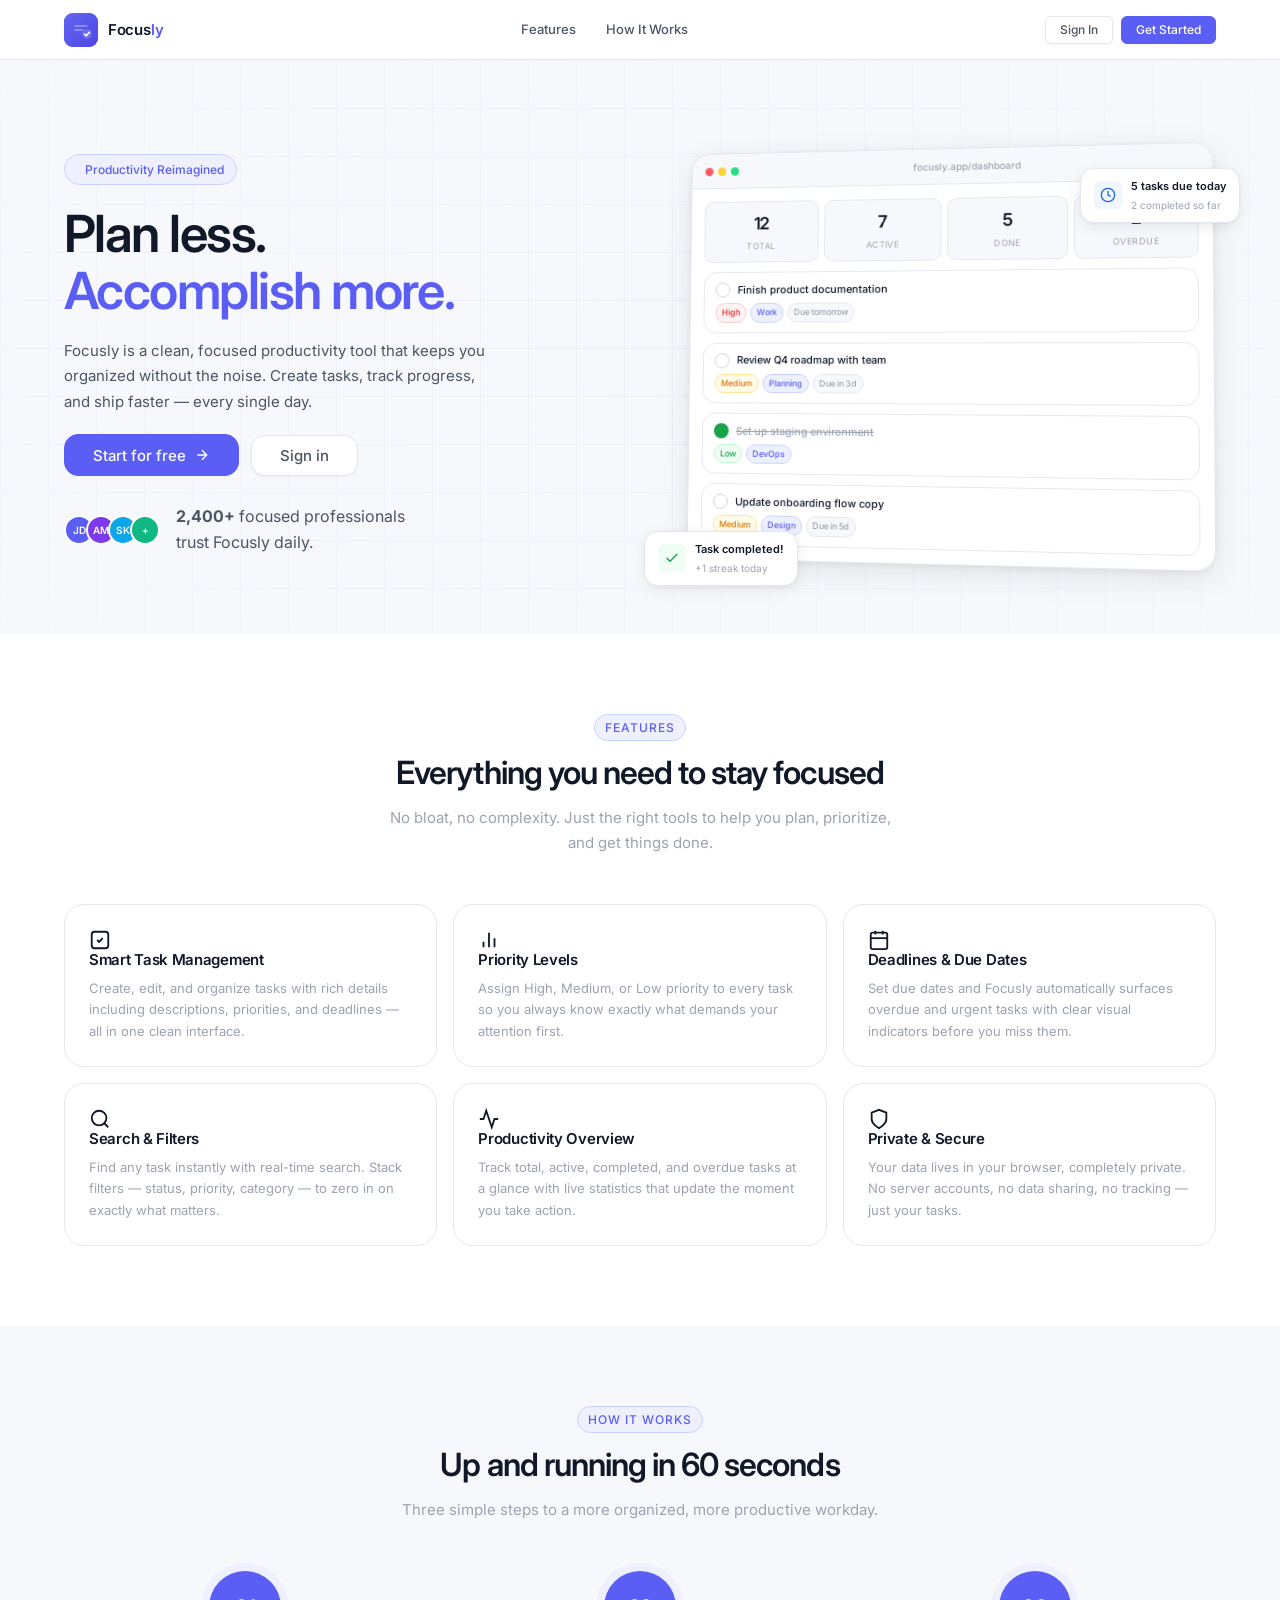
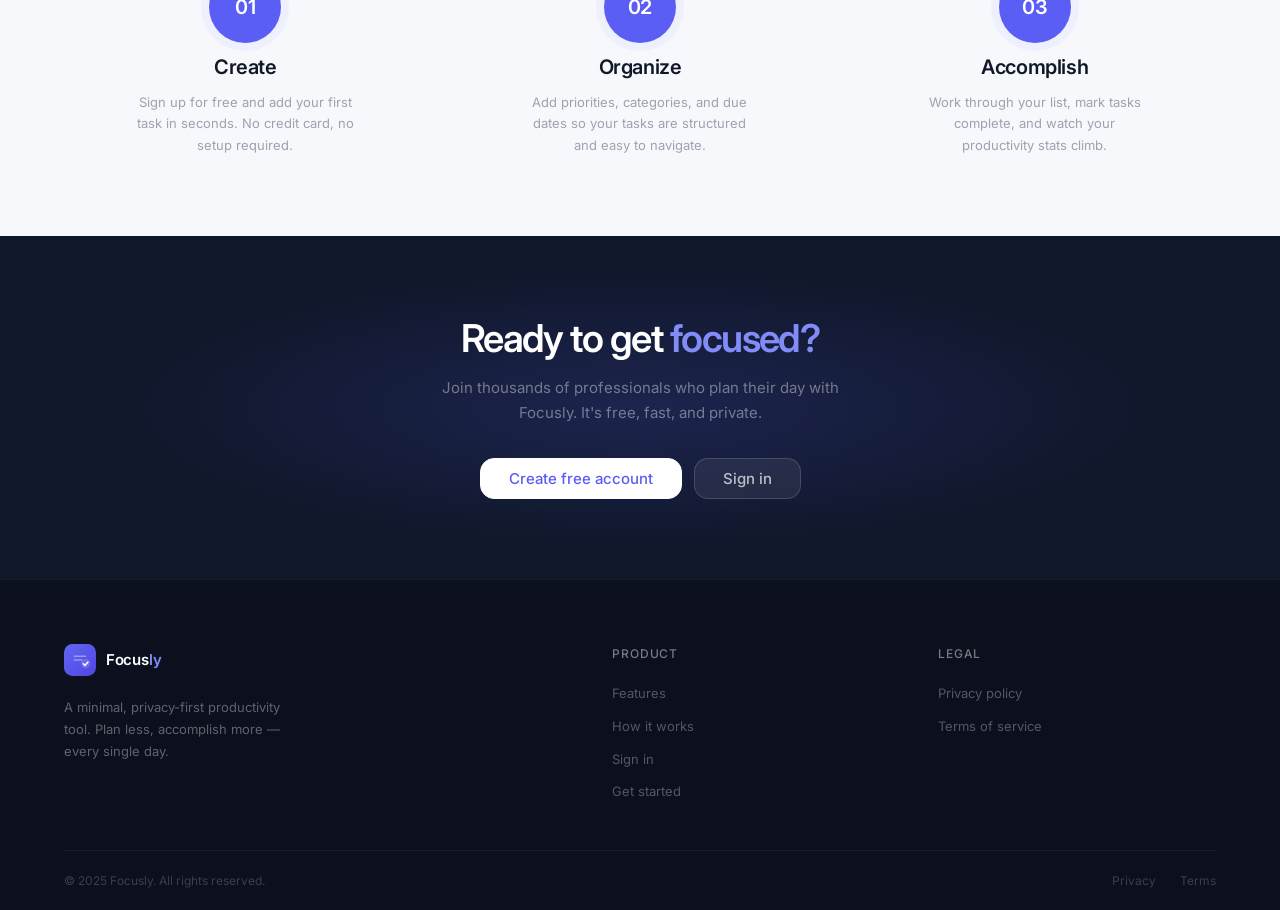
==== commit a05ed087: "chore:updated the todo_reference" ====
--- a/TODO_APP_FOR_REFERENCE/FRONTEND/index.html
+++ b/TODO_APP_FOR_REFERENCE/FRONTEND/index.html
@@ -16,10 +16,28 @@
   <nav class="landing-nav" role="navigation" aria-label="Main navigation">
     <div class="container nav-inner">
       <a href="index.html" class="nav-logo" aria-label="Focusly Home">
-        <div class="nav-logo-icon" aria-hidden="true">
-          <svg width="18" height="18" viewBox="0 0 28 28" fill="none"><path d="M8 10h12M8 14h8M8 18h10" stroke="#fff" stroke-width="2.5" stroke-linecap="round"/></svg>
-        </div>
-        <span>Focus<em>ly</em></span>
+        <!-- Logo Mark: layered checkmark inside a rounded square -->
+        <div class="nav-logo-mark" aria-hidden="true">
+          <svg width="34" height="34" viewBox="0 0 34 34" fill="none" xmlns="http://www.w3.org/2000/svg">
+            <rect width="34" height="34" rx="9" fill="#5b5ef4"/>
+            <rect width="34" height="34" rx="9" fill="url(#lgrd)"/>
+            <!-- Task lines -->
+            <line x1="11" y1="13" x2="23" y2="13" stroke="rgba(255,255,255,.4)" stroke-width="1.5" stroke-linecap="round"/>
+            <line x1="11" y1="17" x2="19" y2="17" stroke="rgba(255,255,255,.4)" stroke-width="1.5" stroke-linecap="round"/>
+            <!-- Checkmark -->
+            <circle cx="23" cy="21" r="5" fill="#fff" fill-opacity=".15"/>
+            <polyline points="20.5,21 22.2,22.8 25.5,19.2" stroke="#fff" stroke-width="1.6" stroke-linecap="round" stroke-linejoin="round" fill="none"/>
+            <defs>
+              <linearGradient id="lgrd" x1="0" y1="0" x2="34" y2="34" gradientUnits="userSpaceOnUse">
+                <stop stop-color="#6366f1"/>
+                <stop offset="1" stop-color="#4f46e5"/>
+              </linearGradient>
+            </defs>
+          </svg>
+        </div>
+        <div class="nav-logo-wordmark">
+          <span class="logo-text-focus">Focus</span><span class="logo-text-ly">ly</span>
+        </div>
       </a>
 
       <div class="nav-links" role="list">
@@ -275,39 +293,54 @@
   <footer class="landing-footer" role="contentinfo">
     <div class="container">
       <div class="footer-grid">
-        <div class="footer-brand">
-          <div class="footer-logo" aria-label="Focusly">
-            <svg width="24" height="24" viewBox="0 0 28 28" fill="none" aria-hidden="true">
-              <rect width="28" height="28" rx="8" fill="#818cf8"/>
-              <path d="M8 10h12M8 14h8M8 18h10" stroke="#fff" stroke-width="2" stroke-linecap="round"/>
+
+        <!-- Brand -->
+        <div class="footer-brand-col">
+          <a href="index.html" class="footer-logo-mark" aria-label="Focusly home">
+            <svg width="32" height="32" viewBox="0 0 34 34" fill="none" aria-hidden="true">
+              <rect width="34" height="34" rx="9" fill="url(#fgrd)"/>
+              <line x1="11" y1="13" x2="23" y2="13" stroke="rgba(255,255,255,.4)" stroke-width="1.5" stroke-linecap="round"/>
+              <line x1="11" y1="17" x2="19" y2="17" stroke="rgba(255,255,255,.4)" stroke-width="1.5" stroke-linecap="round"/>
+              <circle cx="23" cy="21" r="5" fill="#fff" fill-opacity=".15"/>
+              <polyline points="20.5,21 22.2,22.8 25.5,19.2" stroke="#fff" stroke-width="1.6" stroke-linecap="round" stroke-linejoin="round" fill="none"/>
+              <defs>
+                <linearGradient id="fgrd" x1="0" y1="0" x2="34" y2="34" gradientUnits="userSpaceOnUse">
+                  <stop stop-color="#6366f1"/><stop offset="1" stop-color="#4f46e5"/>
+                </linearGradient>
+              </defs>
             </svg>
-            <span>Focusly</span>
-          </div>
-          <p class="footer-tagline">A minimal, privacy-first productivity tool designed to help you plan less and accomplish more.</p>
-        </div>
-
-        <div>
+            <div class="footer-logo-wordmark">
+              <span class="logo-text-focus">Focus</span><span class="logo-text-ly">ly</span>
+            </div>
+          </a>
+          <p class="footer-tagline">A minimal, privacy-first productivity tool. Plan less, accomplish more — every single day.</p>
+        </div>
+
+        <!-- Product links -->
+        <div class="footer-nav-col">
           <p class="footer-col-title">Product</p>
           <nav class="footer-links" aria-label="Product links">
             <a href="#features">Features</a>
-            <a href="#how-it-works">How It Works</a>
-            <a href="login.html">Sign In</a>
-            <a href="signup.html">Sign Up</a>
+            <a href="#how-it-works">How it works</a>
+            <a href="login.html">Sign in</a>
+            <a href="signup.html">Get started</a>
           </nav>
         </div>
 
-        <div>
+        <!-- Legal links -->
+        <div class="footer-nav-col">
           <p class="footer-col-title">Legal</p>
           <nav class="footer-links" aria-label="Legal links">
-            <a href="#">Privacy Policy</a>
-            <a href="#">Terms of Service</a>
+            <a href="#">Privacy policy</a>
+            <a href="#">Terms of service</a>
           </nav>
         </div>
-      </div>
+
+      </div><!-- /footer-grid -->
 
       <div class="footer-bottom">
         <p class="footer-copy">&copy; 2025 Focusly. All rights reserved.</p>
-        <div class="footer-legal">
+        <div class="footer-bottom-links">
           <a href="#">Privacy</a>
           <a href="#">Terms</a>
         </div>
--- a/TODO_APP_FOR_REFERENCE/FRONTEND/css/style.css
+++ b/TODO_APP_FOR_REFERENCE/FRONTEND/css/style.css
@@ -466,6 +466,17 @@
 ::-webkit-scrollbar-thumb { background: var(--border-strong); border-radius: 99px; }
 ::-webkit-scrollbar-thumb:hover { background: var(--text-3); }
 
+/* ── Logo Shared ──────────────────────────────── */
+.nav-logo-wordmark {
+  display: flex; align-items: baseline; gap: 1px;
+  font-size: var(--fs-base);
+  font-weight: var(--fw-semibold);
+  letter-spacing: -.025em;
+  line-height: 1;
+}
+.logo-text-focus { color: var(--text-1); }
+.logo-text-ly    { color: var(--primary); }
+
 /* ── Animations ───────────────────────────────── */
 @keyframes spin    { to { transform: rotate(360deg); } }
 @keyframes fadeIn  { from { opacity: 0; } to { opacity: 1; } }
--- a/TODO_APP_FOR_REFERENCE/FRONTEND/css/landing.css
+++ b/TODO_APP_FOR_REFERENCE/FRONTEND/css/landing.css
@@ -6,8 +6,8 @@
 .landing-nav {
   position: sticky; top: 0; z-index: 100;
   height: var(--header-h);
-  background: rgba(255,255,255,.9);
-  backdrop-filter: blur(16px);
+  background: rgba(255,255,255,.95);
+  backdrop-filter: blur(20px);
   border-bottom: 1px solid var(--border);
 }
 .nav-inner {
@@ -15,20 +15,30 @@
   justify-content: space-between;
   height: 100%; gap: var(--s-8);
 }
+
+/* ── Logo Mark ─────────────────────────────── */
 .nav-logo {
-  display: flex; align-items: center; gap: 9px;
+  display: flex; align-items: center; gap: 10px;
   font-size: var(--fs-base);
   font-weight: var(--fw-semibold);
   color: var(--text-1);
-  letter-spacing: -.02em;
-}
-.nav-logo-icon {
-  width: 32px; height: 32px;
-  background: var(--primary);
-  border-radius: var(--r-md);
-  display: grid; place-items: center;
+  letter-spacing: -.025em;
+  text-decoration: none;
   flex-shrink: 0;
 }
+.nav-logo-mark {
+  width: 34px; height: 34px; flex-shrink: 0;
+  position: relative;
+}
+.nav-logo-mark svg { width: 34px; height: 34px; }
+.nav-logo-wordmark { display: flex; align-items: baseline; gap: 1px; }
+.nav-logo-wordmark .logo-text-focus {
+  color: var(--text-1);
+}
+.nav-logo-wordmark .logo-text-ly {
+  color: var(--primary);
+}
+
 .nav-links {
   display: flex; align-items: center; gap: 2px;
   flex: 1; justify-content: center;
@@ -442,48 +452,80 @@
 
 /* ── Footer ───────────────────────────────────── */
 .landing-footer {
-  background: #080d1a;
-  color: rgba(255,255,255,.4);
-  padding: var(--s-16) 0 var(--s-8);
+  background: #0b0f1e;
+  padding: var(--s-16) 0 0;
   border-top: 1px solid rgba(255,255,255,.05);
 }
+
 .footer-grid {
-  display: grid; grid-template-columns: 1.5fr 1fr 1fr;
-  gap: var(--s-10); margin-bottom: var(--s-10);
-}
-.footer-logo {
-  display: flex; align-items: center; gap: 9px;
-  color: #fff; font-size: var(--fs-base);
-  font-weight: var(--fw-semibold);
-  margin-bottom: var(--s-3);
-}
+  display: grid;
+  grid-template-columns: 1.8fr 1fr 1fr;
+  gap: var(--s-12);
+  padding-bottom: var(--s-12);
+}
+
+/* Brand column */
+.footer-brand-col { display: flex; flex-direction: column; gap: var(--s-5); }
+
+.footer-logo-mark {
+  display: flex; align-items: center; gap: 10px;
+  text-decoration: none;
+}
+.footer-logo-mark svg { width: 32px; height: 32px; }
+.footer-logo-wordmark {
+  display: flex; align-items: baseline; gap: 1px;
+  font-size: var(--fs-base); font-weight: var(--fw-semibold);
+  letter-spacing: -.025em;
+}
+.footer-logo-wordmark .logo-text-focus { color: #fff; }
+.footer-logo-wordmark .logo-text-ly    { color: #818cf8; }
+
 .footer-tagline {
-  font-size: var(--fs-sm); line-height: 1.65; max-width: 260px;
-}
+  font-size: var(--fs-sm);
+  color: rgba(255,255,255,.35);
+  line-height: 1.7;
+  max-width: 240px;
+}
+
+/* Nav columns */
+.footer-nav-col {}
 .footer-col-title {
-  font-size: var(--fs-xs); font-weight: var(--fw-medium);
-  letter-spacing: .07em; text-transform: uppercase;
-  color: rgba(255,255,255,.6); margin-bottom: var(--s-4);
-}
-.footer-links { display: flex; flex-direction: column; gap: var(--s-3); }
+  font-size: var(--fs-xs);
+  font-weight: var(--fw-medium);
+  letter-spacing: .07em;
+  text-transform: uppercase;
+  color: rgba(255,255,255,.45);
+  margin-bottom: var(--s-5);
+}
+.footer-links {
+  display: flex; flex-direction: column; gap: var(--s-3);
+}
 .footer-links a {
-  font-size: var(--fs-sm); color: rgba(255,255,255,.35);
+  font-size: var(--fs-sm);
+  color: rgba(255,255,255,.3);
   transition: color var(--t-fast);
-}
-.footer-links a:hover { color: rgba(255,255,255,.75); }
+  width: fit-content;
+}
+.footer-links a:hover { color: rgba(255,255,255,.7); }
+
+/* Bottom bar */
 .footer-bottom {
   display: flex; align-items: center; justify-content: space-between;
-  padding-top: var(--s-6);
+  padding: var(--s-5) 0;
   border-top: 1px solid rgba(255,255,255,.06);
-  flex-wrap: wrap; gap: var(--s-3);
-}
-.footer-copy { font-size: var(--fs-xs); color: rgba(255,255,255,.2); }
-.footer-legal { display: flex; gap: var(--s-5); }
-.footer-legal a {
-  font-size: var(--fs-xs); color: rgba(255,255,255,.25);
+  flex-wrap: wrap; gap: var(--s-4);
+}
+.footer-copy {
+  font-size: var(--fs-xs);
+  color: rgba(255,255,255,.2);
+}
+.footer-bottom-links { display: flex; gap: var(--s-6); }
+.footer-bottom-links a {
+  font-size: var(--fs-xs);
+  color: rgba(255,255,255,.2);
   transition: color var(--t-fast);
 }
-.footer-legal a:hover { color: rgba(255,255,255,.6); }
+.footer-bottom-links a:hover { color: rgba(255,255,255,.55); }
 
 /* ── Responsive ───────────────────────────────── */
 @media (max-width: 1024px) {
@@ -501,8 +543,9 @@
   .steps-grid { grid-template-columns: 1fr; }
   .steps-connector { display: none; }
   .stats-numbers { grid-template-columns: 1fr; gap: var(--s-5); }
-  .footer-grid { grid-template-columns: 1fr; gap: var(--s-7); }
-  .footer-bottom { flex-direction: column; text-align: center; }
+  .footer-grid { grid-template-columns: 1fr; gap: var(--s-8); }
+  .footer-bottom { flex-direction: column; align-items: center; text-align: center; }
+  .footer-tagline { max-width: 100%; }
 }
 @media (max-width: 480px) {
   .hero-cta { flex-direction: column; align-items: flex-start; }
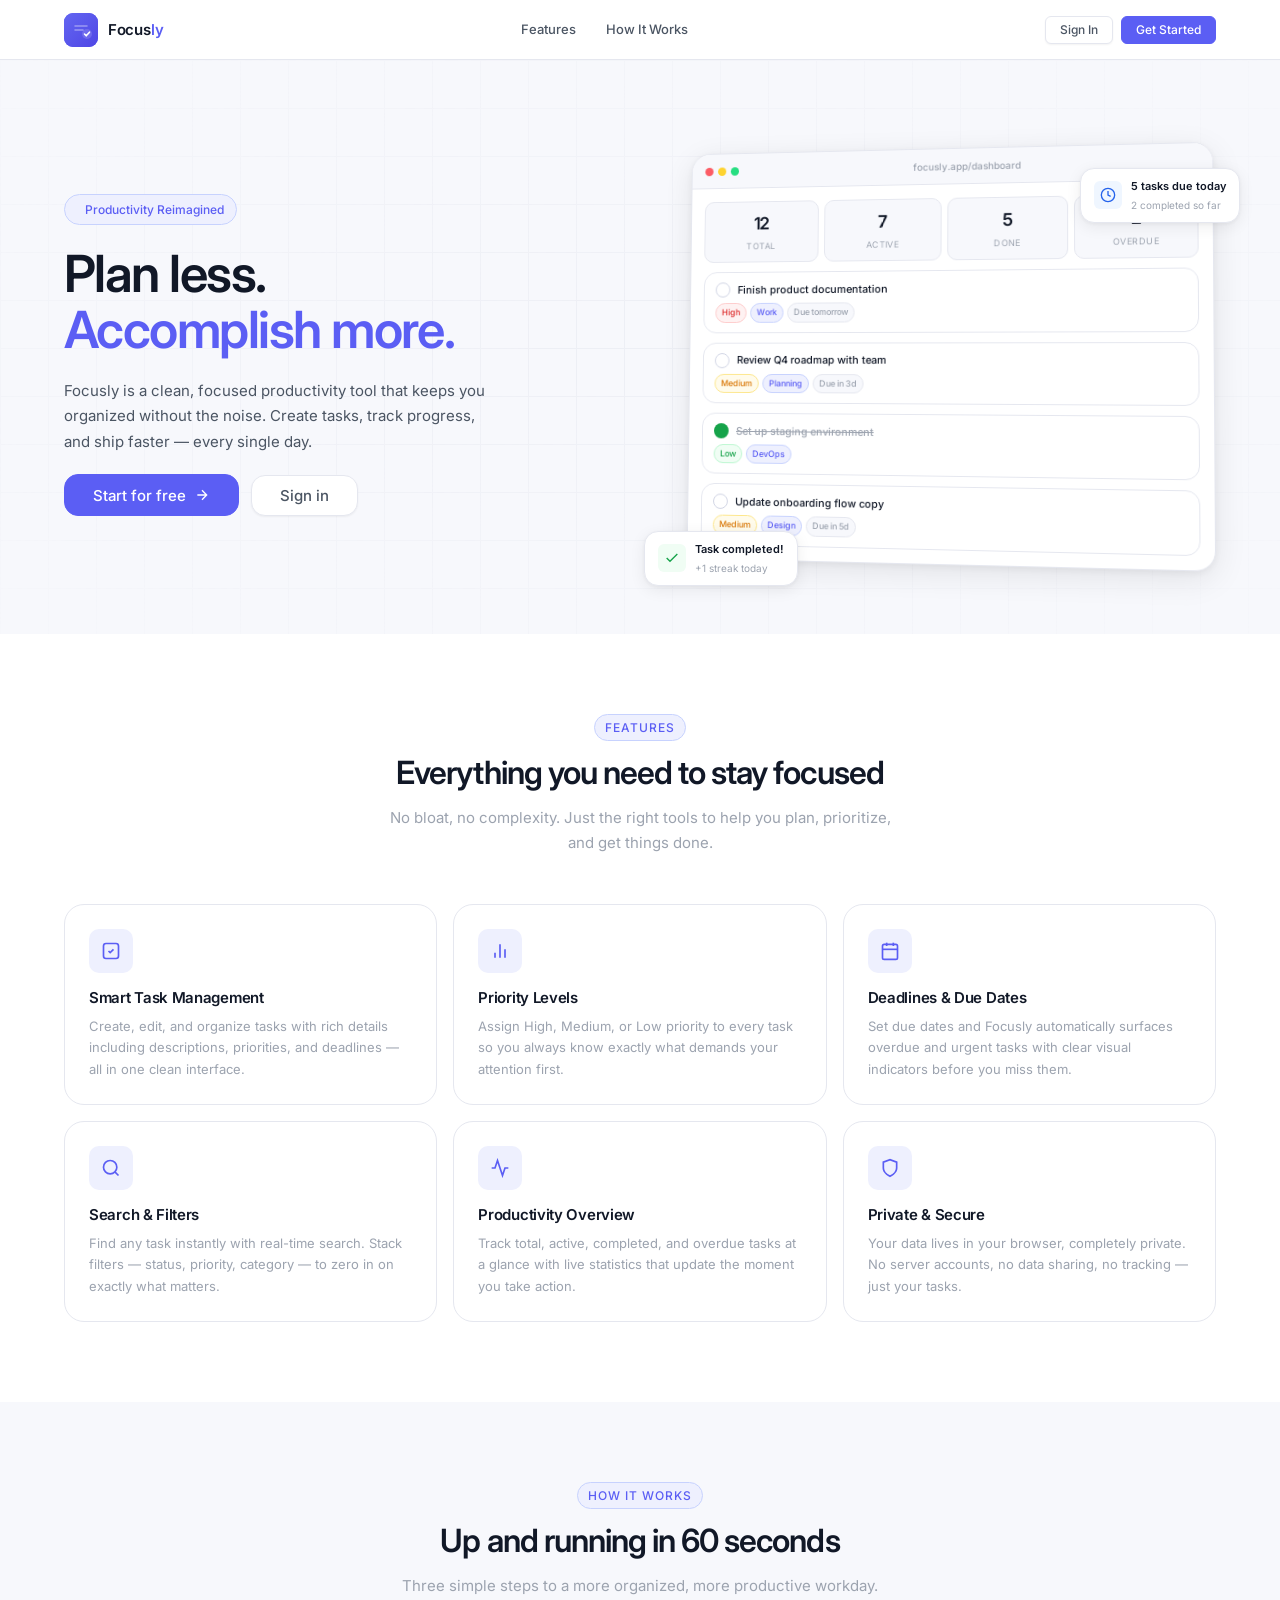
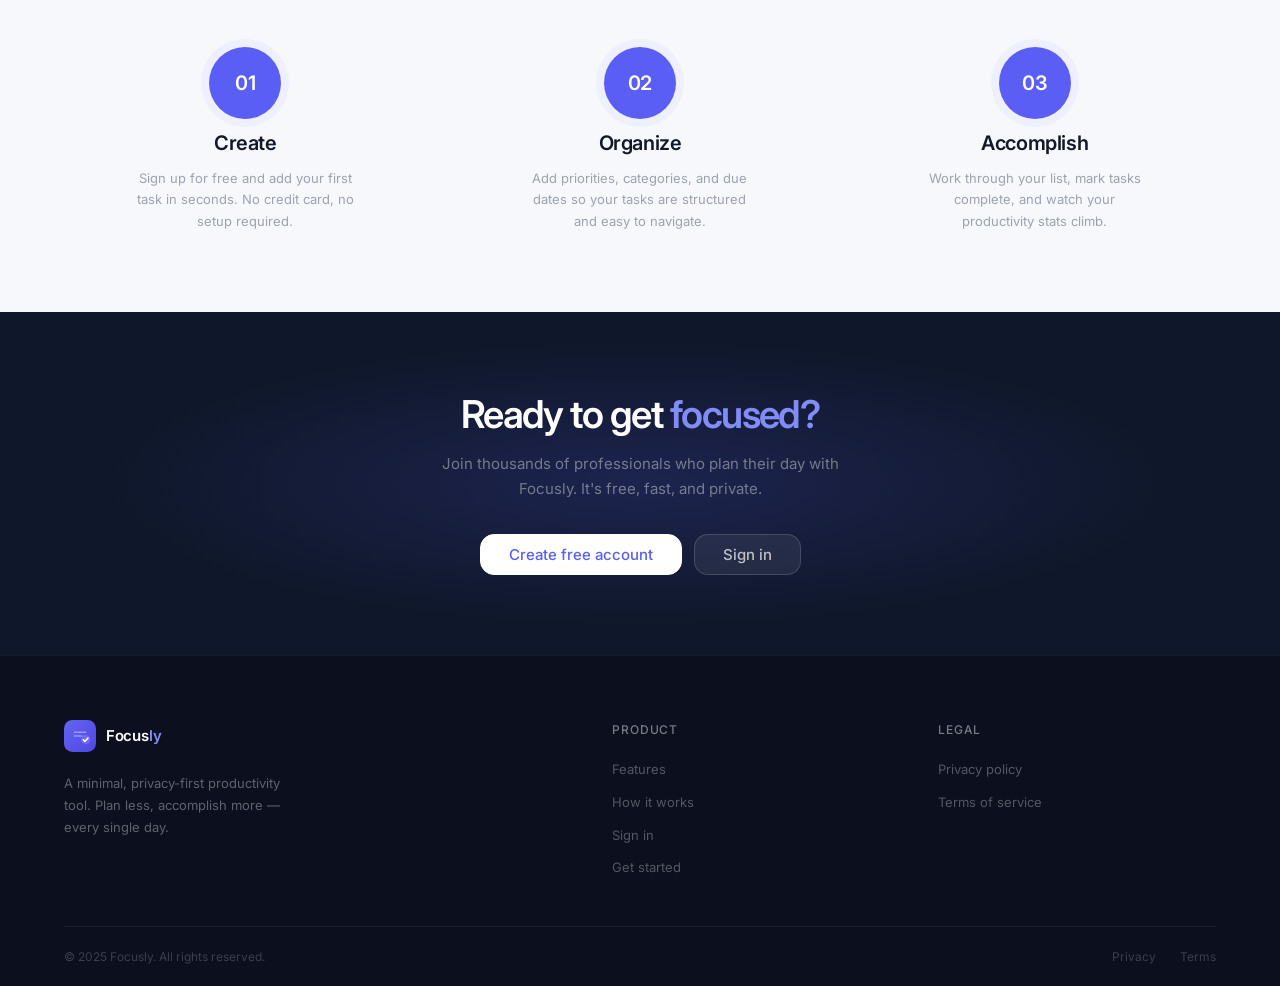
==== commit 6fa082e5: "fix: resolve the issue inthe main page in todo_reference" ====
--- a/TODO_APP_FOR_REFERENCE/FRONTEND/index.html
+++ b/TODO_APP_FOR_REFERENCE/FRONTEND/index.html
@@ -91,12 +91,7 @@
           <a href="login.html" class="btn btn-secondary btn-lg">Sign in</a>
         </div>
 
-        <div class="hero-social-proof">
-          <div class="hero-avatars" aria-hidden="true">
-            <span>JD</span><span>AM</span><span>SK</span><span>+</span>
-          </div>
-          <p><strong>2,400+</strong> focused professionals<br>trust Focusly daily.</p>
-        </div>
+
       </div>
 
       <!-- Product Preview -->
@@ -198,48 +193,48 @@
 
       <div class="features-grid">
         <div class="feature-card">
-          <div class="feature-icon">
-            <svg width="22" height="22" viewBox="0 0 24 24" fill="none" stroke="currentColor" stroke-width="2" aria-hidden="true"><rect x="3" y="3" width="18" height="18" rx="3"/><path d="M9 12l2 2 4-4"/></svg>
+          <div class="feature-icon-wrap" aria-hidden="true">
+            <svg width="20" height="20" viewBox="0 0 24 24" fill="none" stroke="currentColor" stroke-width="2"><rect x="3" y="3" width="18" height="18" rx="3"/><path d="M9 12l2 2 4-4"/></svg>
           </div>
           <h3 class="feature-title">Smart Task Management</h3>
           <p class="feature-desc">Create, edit, and organize tasks with rich details including descriptions, priorities, and deadlines — all in one clean interface.</p>
         </div>
 
         <div class="feature-card">
-          <div class="feature-icon">
-            <svg width="22" height="22" viewBox="0 0 24 24" fill="none" stroke="currentColor" stroke-width="2" aria-hidden="true"><path d="M18 20V10M12 20V4M6 20v-6"/></svg>
+          <div class="feature-icon-wrap" aria-hidden="true">
+            <svg width="20" height="20" viewBox="0 0 24 24" fill="none" stroke="currentColor" stroke-width="2"><path d="M18 20V10M12 20V4M6 20v-6"/></svg>
           </div>
           <h3 class="feature-title">Priority Levels</h3>
           <p class="feature-desc">Assign High, Medium, or Low priority to every task so you always know exactly what demands your attention first.</p>
         </div>
 
         <div class="feature-card">
-          <div class="feature-icon">
-            <svg width="22" height="22" viewBox="0 0 24 24" fill="none" stroke="currentColor" stroke-width="2" aria-hidden="true"><rect x="3" y="4" width="18" height="18" rx="2"/><line x1="16" y1="2" x2="16" y2="6"/><line x1="8" y1="2" x2="8" y2="6"/><line x1="3" y1="10" x2="21" y2="10"/></svg>
+          <div class="feature-icon-wrap" aria-hidden="true">
+            <svg width="20" height="20" viewBox="0 0 24 24" fill="none" stroke="currentColor" stroke-width="2"><rect x="3" y="4" width="18" height="18" rx="2"/><line x1="16" y1="2" x2="16" y2="6"/><line x1="8" y1="2" x2="8" y2="6"/><line x1="3" y1="10" x2="21" y2="10"/></svg>
           </div>
           <h3 class="feature-title">Deadlines & Due Dates</h3>
           <p class="feature-desc">Set due dates and Focusly automatically surfaces overdue and urgent tasks with clear visual indicators before you miss them.</p>
         </div>
 
         <div class="feature-card">
-          <div class="feature-icon">
-            <svg width="22" height="22" viewBox="0 0 24 24" fill="none" stroke="currentColor" stroke-width="2" aria-hidden="true"><circle cx="11" cy="11" r="8"/><line x1="21" y1="21" x2="16.65" y2="16.65"/></svg>
+          <div class="feature-icon-wrap" aria-hidden="true">
+            <svg width="20" height="20" viewBox="0 0 24 24" fill="none" stroke="currentColor" stroke-width="2"><circle cx="11" cy="11" r="8"/><line x1="21" y1="21" x2="16.65" y2="16.65"/></svg>
           </div>
           <h3 class="feature-title">Search & Filters</h3>
           <p class="feature-desc">Find any task instantly with real-time search. Stack filters — status, priority, category — to zero in on exactly what matters.</p>
         </div>
 
         <div class="feature-card">
-          <div class="feature-icon">
-            <svg width="22" height="22" viewBox="0 0 24 24" fill="none" stroke="currentColor" stroke-width="2" aria-hidden="true"><polyline points="22 12 18 12 15 21 9 3 6 12 2 12"/></svg>
+          <div class="feature-icon-wrap" aria-hidden="true">
+            <svg width="20" height="20" viewBox="0 0 24 24" fill="none" stroke="currentColor" stroke-width="2"><polyline points="22 12 18 12 15 21 9 3 6 12 2 12"/></svg>
           </div>
           <h3 class="feature-title">Productivity Overview</h3>
           <p class="feature-desc">Track total, active, completed, and overdue tasks at a glance with live statistics that update the moment you take action.</p>
         </div>
 
         <div class="feature-card">
-          <div class="feature-icon">
-            <svg width="22" height="22" viewBox="0 0 24 24" fill="none" stroke="currentColor" stroke-width="2" aria-hidden="true"><path d="M12 22s8-4 8-10V5l-8-3-8 3v7c0 6 8 10 8 10z"/></svg>
+          <div class="feature-icon-wrap" aria-hidden="true">
+            <svg width="20" height="20" viewBox="0 0 24 24" fill="none" stroke="currentColor" stroke-width="2"><path d="M12 22s8-4 8-10V5l-8-3-8 3v7c0 6 8 10 8 10z"/></svg>
           </div>
           <h3 class="feature-title">Private & Secure</h3>
           <p class="feature-desc">Your data lives in your browser, completely private. No server accounts, no data sharing, no tracking — just your tasks.</p>
--- a/TODO_APP_FOR_REFERENCE/FRONTEND/css/style.css
+++ b/TODO_APP_FOR_REFERENCE/FRONTEND/css/style.css
@@ -1,6 +1,5 @@
 /* ═══════════════════════════════════════════════
-   style.css — Global Design System
-   Clean, minimal, professional
+   style.css — Global Design System (Single source of truth)
    ═══════════════════════════════════════════════ */
 
 @import url('https://fonts.googleapis.com/css2?family=Inter:wght@400;500;600&display=swap');
@@ -19,10 +18,10 @@
   --border:         #e5e7ef;
   --border-strong:  #d0d4e4;
 
-  /* Text — only 3 levels */
-  --text-1:         #111827;   /* headings */
-  --text-2:         #4b5563;   /* body */
-  --text-3:         #9ca3af;   /* muted / labels */
+  /* Text — 3 levels only */
+  --text-1:  #111827;
+  --text-2:  #4b5563;
+  --text-3:  #9ca3af;
 
   /* Semantic */
   --success:        #16a34a;
@@ -59,13 +58,13 @@
   --r-xl:   20px;
   --r-full: 9999px;
 
-  /* Shadows — subtle */
+  /* Shadows */
   --shadow-xs: 0 1px 2px rgba(0,0,0,.05);
   --shadow-sm: 0 1px 4px rgba(0,0,0,.06), 0 2px 8px rgba(0,0,0,.04);
   --shadow-md: 0 4px 16px rgba(0,0,0,.07), 0 1px 4px rgba(0,0,0,.05);
   --shadow-lg: 0 8px 32px rgba(0,0,0,.09), 0 2px 8px rgba(0,0,0,.06);
 
-  /* Spacing scale */
+  /* Spacing */
   --s-1:  4px;
   --s-2:  8px;
   --s-3:  12px;
@@ -78,26 +77,26 @@
   --s-16: 64px;
   --s-20: 80px;
 
-  /* Font — only 3 weights */
-  --font: 'Inter', system-ui, -apple-system, sans-serif;
+  /* Font */
+  --font:        'Inter', system-ui, -apple-system, sans-serif;
   --fw-regular:  400;
   --fw-medium:   500;
   --fw-semibold: 600;
 
   /* Font sizes */
-  --fs-xs:   .75rem;    /* 12px */
-  --fs-sm:   .8125rem;  /* 13px */
-  --fs-base: .9375rem;  /* 15px */
-  --fs-lg:   1.0625rem; /* 17px */
-  --fs-xl:   1.25rem;   /* 20px */
-  --fs-2xl:  1.5rem;    /* 24px */
-  --fs-3xl:  2rem;      /* 32px */
-  --fs-4xl:  2.5rem;    /* 40px */
+  --fs-xs:   .75rem;
+  --fs-sm:   .8125rem;
+  --fs-base: .9375rem;
+  --fs-lg:   1.0625rem;
+  --fs-xl:   1.25rem;
+  --fs-2xl:  1.5rem;
+  --fs-3xl:  2rem;
+  --fs-4xl:  2.5rem;
 
   /* Transitions */
-  --t-fast:   150ms ease;
-  --t-base:   220ms ease;
-  --t-slow:   350ms ease;
+  --t-fast: 150ms ease;
+  --t-base: 220ms ease;
+  --t-slow: 350ms ease;
 
   /* Layout */
   --header-h: 60px;
@@ -154,74 +153,49 @@
   line-height: 1;
   white-space: nowrap;
   transition: all var(--t-base);
-  cursor: pointer; text-decoration: none;
-}
-.btn:active  { transform: scale(.98); }
-.btn:focus-visible {
-  outline: 2px solid var(--primary);
-  outline-offset: 2px;
-}
-
-/* Primary */
+  cursor: pointer;
+  text-decoration: none;
+}
+.btn:active { transform: scale(.98); }
+.btn:focus-visible { outline: 2px solid var(--primary); outline-offset: 2px; }
+
 .btn-primary {
-  background: var(--primary);
-  color: #fff;
-  border-color: var(--primary);
+  background: var(--primary); color: #fff; border-color: var(--primary);
 }
 .btn-primary:hover {
-  background: var(--primary-hover);
-  border-color: var(--primary-hover);
+  background: var(--primary-hover); border-color: var(--primary-hover);
   box-shadow: 0 2px 8px rgba(91,94,244,.25);
 }
 
-/* Secondary */
 .btn-secondary {
-  background: var(--surface);
-  color: var(--text-2);
-  border-color: var(--border);
-  box-shadow: var(--shadow-xs);
+  background: var(--surface); color: var(--text-2);
+  border-color: var(--border); box-shadow: var(--shadow-xs);
 }
 .btn-secondary:hover {
-  border-color: var(--border-strong);
-  color: var(--text-1);
-  box-shadow: var(--shadow-sm);
-}
-
-/* Ghost */
+  border-color: var(--border-strong); color: var(--text-1); box-shadow: var(--shadow-sm);
+}
+
 .btn-ghost {
-  background: transparent;
-  color: var(--text-2);
-  border-color: transparent;
-}
-.btn-ghost:hover {
-  background: var(--bg);
-  color: var(--text-1);
-}
-
-/* Danger */
+  background: transparent; color: var(--text-2); border-color: transparent;
+}
+.btn-ghost:hover { background: var(--bg); color: var(--text-1); }
+
 .btn-danger {
-  background: var(--danger);
-  color: #fff;
-  border-color: var(--danger);
+  background: var(--danger); color: #fff; border-color: var(--danger);
 }
 .btn-danger:hover {
-  background: #b91c1c;
-  border-color: #b91c1c;
+  background: #b91c1c; border-color: #b91c1c;
   box-shadow: 0 2px 8px rgba(220,38,38,.2);
 }
 
-/* Sizes */
-.btn-sm { padding: 7px 14px; font-size: var(--fs-xs); border-radius: var(--r-sm); }
-.btn-lg { padding: 12px 28px; font-size: var(--fs-base); border-radius: var(--r-lg); }
+.btn-sm  { padding: 7px 14px; font-size: var(--fs-xs); border-radius: var(--r-sm); }
+.btn-lg  { padding: 12px 28px; font-size: var(--fs-base); border-radius: var(--r-lg); }
 
 .btn[disabled], .btn.loading { opacity: .55; pointer-events: none; }
 .btn.loading::after {
-  content: '';
-  width: 13px; height: 13px;
-  border: 2px solid currentColor;
-  border-top-color: transparent;
-  border-radius: 50%;
-  animation: spin .7s linear infinite;
+  content: ''; width: 13px; height: 13px;
+  border: 2px solid currentColor; border-top-color: transparent;
+  border-radius: 50%; animation: spin .7s linear infinite;
   margin-left: var(--s-1);
 }
 
@@ -229,40 +203,26 @@
 .form-group { display: flex; flex-direction: column; gap: 5px; }
 
 .form-label {
-  font-size: var(--fs-sm);
-  font-weight: var(--fw-medium);
-  color: var(--text-2);
+  font-size: var(--fs-sm); font-weight: var(--fw-medium); color: var(--text-2);
 }
 .form-label .required { color: var(--danger); margin-left: 2px; }
 
 .form-control {
-  width: 100%;
-  padding: 10px 13px;
-  background: var(--surface);
-  border: 1.5px solid var(--border);
-  border-radius: var(--r-md);
-  font-size: var(--fs-sm);
-  color: var(--text-1);
+  width: 100%; padding: 10px 13px;
+  background: var(--surface); border: 1.5px solid var(--border);
+  border-radius: var(--r-md); font-size: var(--fs-sm); color: var(--text-1);
   transition: border-color var(--t-fast), box-shadow var(--t-fast);
   outline: none;
 }
 .form-control::placeholder { color: var(--text-3); }
-.form-control:hover { border-color: var(--border-strong); }
-.form-control:focus {
-  border-color: var(--primary);
-  box-shadow: 0 0 0 3px var(--primary-muted);
-}
-.form-control.error { border-color: var(--danger); }
-.form-control.error:focus { box-shadow: 0 0 0 3px rgba(220,38,38,.1); }
-
-.form-error {
-  font-size: var(--fs-xs);
-  color: var(--danger);
-  font-weight: var(--fw-medium);
-}
-.form-hint { font-size: var(--fs-xs); color: var(--text-3); }
-
-/* Input with icon */
+.form-control:hover        { border-color: var(--border-strong); }
+.form-control:focus        { border-color: var(--primary); box-shadow: 0 0 0 3px var(--primary-muted); }
+.form-control.error        { border-color: var(--danger); }
+.form-control.error:focus  { box-shadow: 0 0 0 3px rgba(220,38,38,.1); }
+
+.form-error { font-size: var(--fs-xs); color: var(--danger); font-weight: var(--fw-medium); }
+.form-hint  { font-size: var(--fs-xs); color: var(--text-3); }
+
 .input-wrap { position: relative; }
 .input-wrap .input-icon {
   position: absolute; left: 12px; top: 50%; transform: translateY(-50%);
@@ -272,21 +232,17 @@
 .input-wrap.has-right .form-control { padding-right: 38px; }
 .input-wrap .input-icon-right {
   position: absolute; right: 10px; top: 50%; transform: translateY(-50%);
-  background: none; border: none; color: var(--text-3);
-  cursor: pointer; padding: 3px;
-  border-radius: var(--r-sm);
-  transition: color var(--t-fast);
-  display: flex; align-items: center;
+  background: none; border: none; color: var(--text-3); cursor: pointer;
+  padding: 3px; border-radius: var(--r-sm);
+  transition: color var(--t-fast); display: flex; align-items: center;
 }
 .input-wrap .input-icon-right:hover { color: var(--text-2); }
 
 /* ── Badges ───────────────────────────────────── */
 .badge {
   display: inline-flex; align-items: center; gap: 3px;
-  padding: 2px 8px;
-  border-radius: var(--r-full);
-  font-size: var(--fs-xs);
-  font-weight: var(--fw-medium);
+  padding: 2px 8px; border-radius: var(--r-full);
+  font-size: var(--fs-xs); font-weight: var(--fw-medium);
   border: 1px solid transparent;
 }
 .badge-high    { color: var(--high-color); background: var(--high-bg); border-color: var(--high-border); }
@@ -298,98 +254,68 @@
 /* ── Modal ────────────────────────────────────── */
 .modal-backdrop {
   position: fixed; inset: 0; z-index: 1000;
-  background: rgba(17,24,39,.4);
-  backdrop-filter: blur(4px);
+  background: rgba(17,24,39,.4); backdrop-filter: blur(4px);
   display: flex; align-items: center; justify-content: center;
   padding: var(--s-4);
   opacity: 0; pointer-events: none;
   transition: opacity var(--t-base);
 }
-.modal-backdrop.open {
-  opacity: 1; pointer-events: all;
-}
-.modal-backdrop.open .modal {
-  transform: translateY(0) scale(1); opacity: 1;
-}
+.modal-backdrop.open { opacity: 1; pointer-events: all; }
+.modal-backdrop.open .modal { transform: translateY(0) scale(1); opacity: 1; }
 
 .modal {
-  background: var(--surface);
-  border-radius: var(--r-xl);
-  box-shadow: var(--shadow-lg);
-  border: 1px solid var(--border);
-  width: 100%; max-width: 520px;
-  max-height: 90vh; overflow-y: auto;
+  background: var(--surface); border-radius: var(--r-xl);
+  box-shadow: var(--shadow-lg); border: 1px solid var(--border);
+  width: 100%; max-width: 520px; max-height: 90vh; overflow-y: auto;
   transform: translateY(12px) scale(.98); opacity: 0;
   transition: transform var(--t-slow), opacity var(--t-base);
 }
-
 .modal-header {
   display: flex; align-items: center; justify-content: space-between;
-  padding: var(--s-5) var(--s-6);
-  border-bottom: 1px solid var(--border);
-}
-.modal-title {
-  font-size: var(--fs-lg);
-  font-weight: var(--fw-semibold);
-  color: var(--text-1);
-}
+  padding: var(--s-5) var(--s-6); border-bottom: 1px solid var(--border);
+}
+.modal-title { font-size: var(--fs-lg); font-weight: var(--fw-semibold); color: var(--text-1); }
 .modal-close {
-  background: none; border: none; padding: 6px;
-  border-radius: var(--r-sm);
-  color: var(--text-3);
-  transition: all var(--t-fast);
+  background: none; border: none; padding: 6px; border-radius: var(--r-sm);
+  color: var(--text-3); transition: all var(--t-fast);
   display: flex; align-items: center;
 }
 .modal-close:hover { background: var(--bg); color: var(--text-1); }
-
 .modal-body {
-  padding: var(--s-6);
-  display: flex; flex-direction: column; gap: var(--s-5);
+  padding: var(--s-6); display: flex; flex-direction: column; gap: var(--s-5);
 }
 .modal-footer {
-  display: flex; align-items: center; justify-content: flex-end;
-  gap: var(--s-3);
-  padding: var(--s-4) var(--s-6);
-  border-top: 1px solid var(--border);
-  background: var(--bg);
-  border-radius: 0 0 var(--r-xl) var(--r-xl);
+  display: flex; align-items: center; justify-content: flex-end; gap: var(--s-3);
+  padding: var(--s-4) var(--s-6); border-top: 1px solid var(--border);
+  background: var(--bg); border-radius: 0 0 var(--r-xl) var(--r-xl);
 }
 
 /* ── Toast ────────────────────────────────────── */
 #toast-container {
-  position: fixed; bottom: var(--s-6); right: var(--s-6);
-  z-index: 2000;
-  display: flex; flex-direction: column; gap: var(--s-2);
-  pointer-events: none;
+  position: fixed; bottom: var(--s-6); right: var(--s-6); z-index: 2000;
+  display: flex; flex-direction: column; gap: var(--s-2); pointer-events: none;
 }
 .toast {
   display: flex; align-items: center; gap: var(--s-3);
-  padding: 12px 16px;
-  background: var(--surface);
-  border-radius: var(--r-lg);
-  box-shadow: var(--shadow-lg);
-  border: 1px solid var(--border);
-  border-left: 3px solid var(--primary);
-  min-width: 260px; max-width: 360px;
-  pointer-events: all;
+  padding: 12px 16px; background: var(--surface);
+  border-radius: var(--r-lg); box-shadow: var(--shadow-lg);
+  border: 1px solid var(--border); border-left: 3px solid var(--primary);
+  min-width: 260px; max-width: 360px; pointer-events: all;
   transform: translateX(calc(100% + var(--s-6))); opacity: 0;
   transition: transform var(--t-slow), opacity var(--t-base);
 }
 .toast.show { transform: translateX(0); opacity: 1; }
-.toast.hide { transform: translateX(calc(100% + var(--s-6))); opacity: 0; }
+.toast.hide  { transform: translateX(calc(100% + var(--s-6))); opacity: 0; }
 .toast-success { border-left-color: var(--success); }
 .toast-error   { border-left-color: var(--danger); }
 .toast-warning { border-left-color: var(--warning); }
-.toast-icon { flex-shrink: 0; width: 16px; height: 16px; }
+.toast-icon    { flex-shrink: 0; width: 16px; height: 16px; }
 .toast-success .toast-icon { color: var(--success); }
 .toast-error   .toast-icon { color: var(--danger); }
 .toast-warning .toast-icon { color: var(--warning); }
 .toast-info    .toast-icon { color: var(--primary); }
 .toast-msg {
-  font-size: var(--fs-sm);
-  font-weight: var(--fw-medium);
-  color: var(--text-1);
-  flex: 1;
+  font-size: var(--fs-sm); font-weight: var(--fw-medium); color: var(--text-1); flex: 1;
 }
 
 /* ── Confirm Dialog ───────────────────────────── */
@@ -397,94 +323,63 @@
   position: fixed; inset: 0; z-index: 1100;
   background: rgba(17,24,39,.4); backdrop-filter: blur(4px);
   display: flex; align-items: center; justify-content: center;
-  padding: var(--s-4);
-  opacity: 0; pointer-events: none;
+  padding: var(--s-4); opacity: 0; pointer-events: none;
   transition: opacity var(--t-base);
 }
 .confirm-backdrop.open { opacity: 1; pointer-events: all; }
 .confirm-backdrop.open .confirm-dialog { transform: scale(1); opacity: 1; }
 .confirm-dialog {
-  background: var(--surface);
-  border-radius: var(--r-xl);
-  box-shadow: var(--shadow-lg);
-  border: 1px solid var(--border);
-  width: 100%; max-width: 380px;
-  padding: var(--s-8) var(--s-6);
-  text-align: center;
-  transform: scale(.96); opacity: 0;
+  background: var(--surface); border-radius: var(--r-xl);
+  box-shadow: var(--shadow-lg); border: 1px solid var(--border);
+  width: 100%; max-width: 380px; padding: var(--s-8) var(--s-6);
+  text-align: center; transform: scale(.96); opacity: 0;
   transition: transform var(--t-slow), opacity var(--t-base);
 }
 .confirm-icon {
   width: 48px; height: 48px; border-radius: 50%;
-  background: var(--danger-bg);
-  border: 1px solid var(--danger-border);
-  display: grid; place-items: center;
-  margin: 0 auto var(--s-4);
+  background: var(--danger-bg); border: 1px solid var(--danger-border);
+  display: grid; place-items: center; margin: 0 auto var(--s-4);
   color: var(--danger);
 }
-.confirm-title {
-  font-size: var(--fs-lg);
-  font-weight: var(--fw-semibold);
-  margin-bottom: var(--s-2);
-}
-.confirm-desc {
-  font-size: var(--fs-sm);
-  color: var(--text-3);
-  margin-bottom: var(--s-6);
-  line-height: 1.6;
-}
+.confirm-title { font-size: var(--fs-lg); font-weight: var(--fw-semibold); margin-bottom: var(--s-2); }
+.confirm-desc  { font-size: var(--fs-sm); color: var(--text-3); margin-bottom: var(--s-6); line-height: 1.6; }
 .confirm-actions { display: flex; gap: var(--s-3); justify-content: center; }
 
-/* ── Empty States ─────────────────────────────── */
+/* ── Empty State ──────────────────────────────── */
 .empty-state {
   display: flex; flex-direction: column; align-items: center;
   justify-content: center; gap: var(--s-3);
-  padding: var(--s-16) var(--s-6);
-  text-align: center;
+  padding: var(--s-16) var(--s-6); text-align: center;
 }
 .empty-icon {
   width: 64px; height: 64px; border-radius: var(--r-xl);
-  background: var(--primary-light);
-  display: grid; place-items: center;
+  background: var(--primary-light); display: grid; place-items: center;
   color: var(--primary);
 }
-.empty-title {
-  font-size: var(--fs-lg);
-  font-weight: var(--fw-semibold);
-  color: var(--text-1);
-}
-.empty-desc {
-  font-size: var(--fs-sm);
-  color: var(--text-3);
-  max-width: 300px;
-  line-height: 1.65;
-}
+.empty-title { font-size: var(--fs-lg); font-weight: var(--fw-semibold); color: var(--text-1); }
+.empty-desc  { font-size: var(--fs-sm); color: var(--text-3); max-width: 300px; line-height: 1.65; }
 
 /* ── Scrollbar ────────────────────────────────── */
-::-webkit-scrollbar { width: 5px; height: 5px; }
+::-webkit-scrollbar       { width: 5px; height: 5px; }
 ::-webkit-scrollbar-track { background: transparent; }
 ::-webkit-scrollbar-thumb { background: var(--border-strong); border-radius: 99px; }
 ::-webkit-scrollbar-thumb:hover { background: var(--text-3); }
 
-/* ── Logo Shared ──────────────────────────────── */
+/* ── Logo helpers ─────────────────────────────── */
+.logo-text-focus { color: var(--text-1); }
+.logo-text-ly    { color: var(--primary); }
 .nav-logo-wordmark {
   display: flex; align-items: baseline; gap: 1px;
-  font-size: var(--fs-base);
-  font-weight: var(--fw-semibold);
-  letter-spacing: -.025em;
-  line-height: 1;
-}
-.logo-text-focus { color: var(--text-1); }
-.logo-text-ly    { color: var(--primary); }
+  font-size: var(--fs-base); font-weight: var(--fw-semibold);
+  letter-spacing: -.025em; line-height: 1;
+}
 
 /* ── Animations ───────────────────────────────── */
 @keyframes spin    { to { transform: rotate(360deg); } }
 @keyframes fadeIn  { from { opacity: 0; } to { opacity: 1; } }
 @keyframes slideUp { from { transform: translateY(10px); opacity: 0; } to { transform: translateY(0); opacity: 1; } }
-@keyframes pulse   {
-  0%, 100% { opacity: 1; }
-  50%       { opacity: .5; }
-}
+@keyframes pulse   { 0%,100% { opacity: 1; } 50% { opacity: .5; } }
+@keyframes float   { 0%,100% { transform: translateY(0); } 50% { transform: translateY(-4px); } }
 
 .fade-in  { animation: fadeIn  var(--t-base) both; }
 .slide-up { animation: slideUp var(--t-slow) both; }
--- a/TODO_APP_FOR_REFERENCE/FRONTEND/css/landing.css
+++ b/TODO_APP_FOR_REFERENCE/FRONTEND/css/landing.css
@@ -152,30 +152,7 @@
 
 .hero-cta { display: flex; align-items: center; gap: var(--s-3); flex-wrap: wrap; }
 
-.hero-social-proof {
-  display: flex; align-items: center; gap: var(--s-4);
-  padding-top: var(--s-2);
-}
-.hero-avatars { display: flex; }
-.hero-avatars span {
-  width: 30px; height: 30px; border-radius: 50%;
-  border: 2px solid var(--surface);
-  font-size: 10px; font-weight: var(--fw-semibold);
-  display: grid; place-items: center;
-  margin-left: -8px; color: #fff;
-}
-.hero-avatars span:first-child { margin-left: 0; }
-.hero-avatars span:nth-child(1) { background: #5b5ef4; }
-.hero-avatars span:nth-child(2) { background: #7c3aed; }
-.hero-avatars span:nth-child(3) { background: #0ea5e9; }
-.hero-avatars span:nth-child(4) { background: #10b981; }
-
-.hero-social-proof-text strong {
-  display: block; font-size: var(--fs-sm);
-  font-weight: var(--fw-semibold);
-  color: var(--text-1);
-}
-.hero-social-proof-text span { font-size: var(--fs-xs); color: var(--text-3); }
+
 
 /* ── Hero Visual ─────────────────────────────── */
 .hero-visual { position: relative; }
